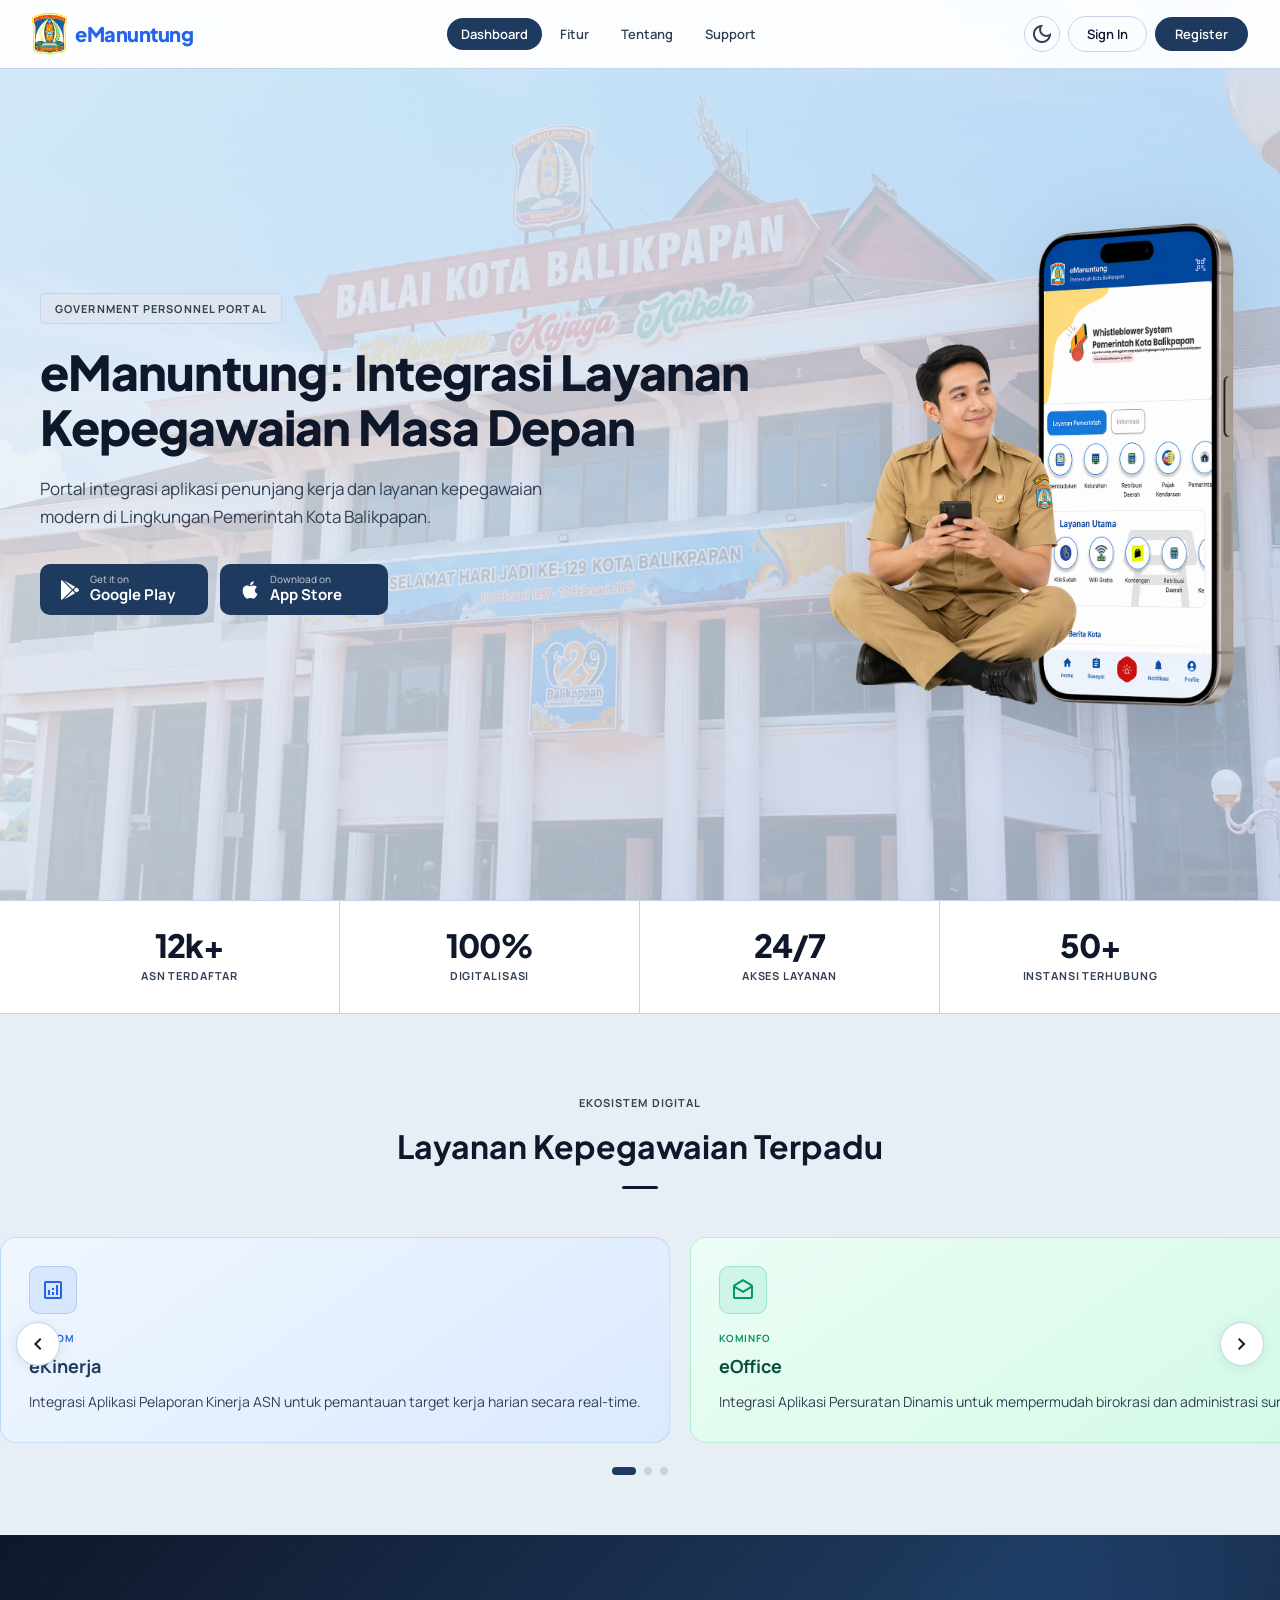
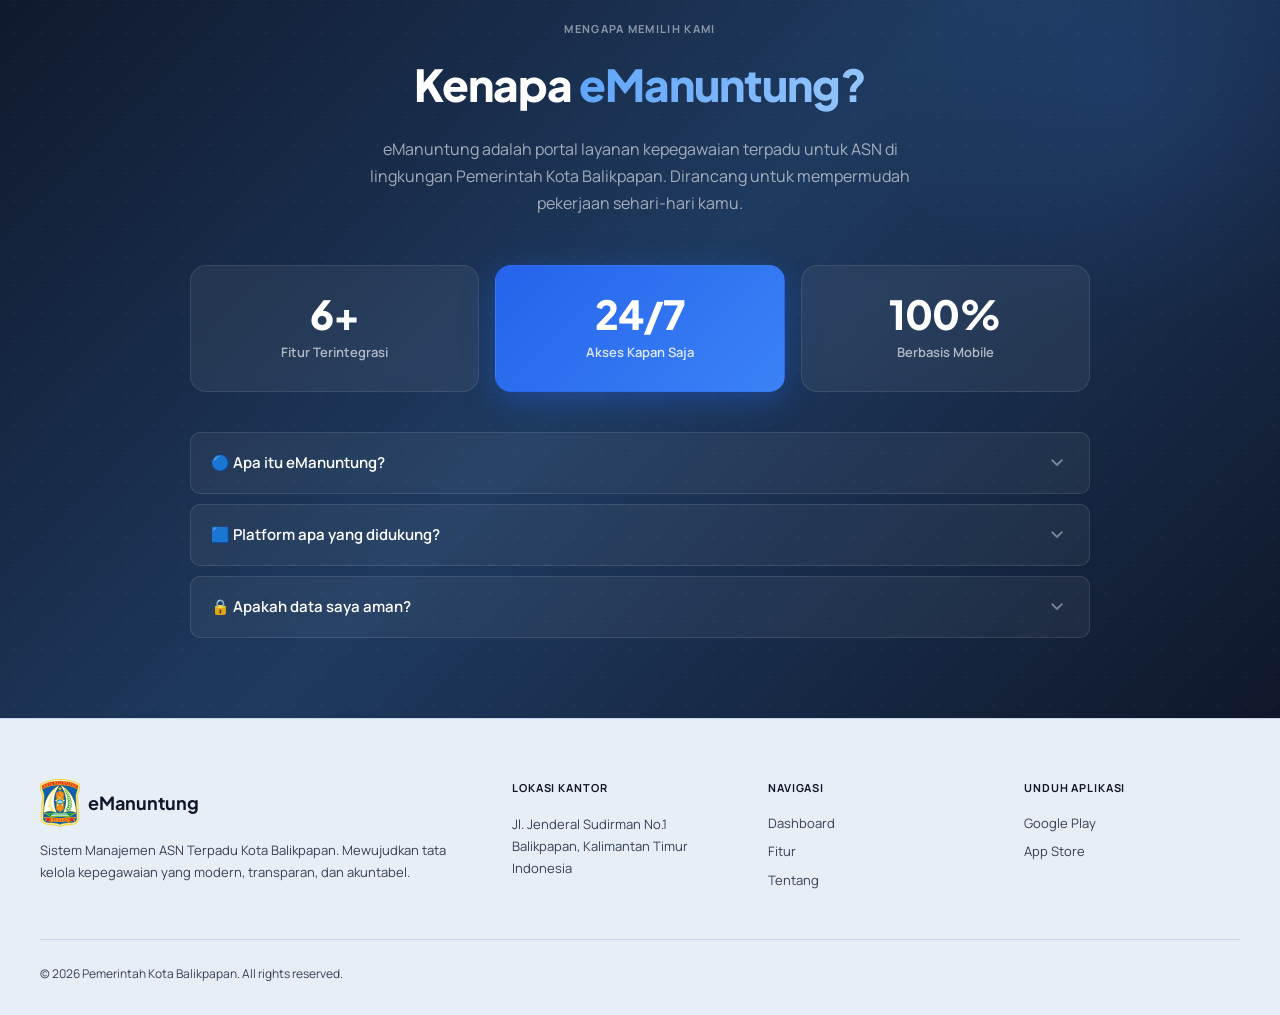
==== tes 2/new landing page/index.html @ 8e840716 "update landing page dan mobile responsive" ====
<!DOCTYPE html>
<html lang="id" data-theme="light">
<head>
  <meta charset="UTF-8" />
  <meta name="viewport" content="width=device-width, initial-scale=1.0" />
  <title>eManuntung - Portal Layanan Kepegawaian Balikpapan</title>
  <link rel="stylesheet" href="style.css" />
  <link href="https://fonts.googleapis.com/css2?family=Manrope:wght@400;500;600;700;800&family=Plus+Jakarta+Sans:wght@700;800&display=swap" rel="stylesheet" />
  <link href="https://fonts.googleapis.com/css2?family=Material+Symbols+Outlined:opsz,wght,FILL,GRAD@24,400,0,0" rel="stylesheet" />
</head>
<body>

  <!-- NAVBAR -->
  <nav class="navbar" id="navbar">
    <div class="nav-container">
      <div class="nav-brand">
        <img src="logohd.svg" alt="Logo eManuntung" class="nav-logo" />
        <span>eManuntung</span>
      </div>

      <div class="nav-links" id="navLinks">
        <a href="#hero" class="nav-link active">Dashboard</a>
        <a href="#features" class="nav-link">Fitur</a>
        <a href="#guidelines" class="nav-link">Tentang</a>
        <a href="#support" class="nav-link">Support</a>
      </div>

      <div class="nav-actions">
        <button class="btn-dark-toggle" id="darkToggle" title="Toggle Dark Mode">
          <span class="material-symbols-outlined" id="darkIcon">dark_mode</span>
        </button>
        <button class="btn-outline" id="btnSignIn">Sign In</button>
        <button class="btn-solid" id="btnRegister">Register</button>
        <button class="nav-hamburger" id="hamburger">
          <span class="material-symbols-outlined">menu</span>
        </button>
      </div>
    </div>
  </nav>

  <!-- HERO -->
  <header class="hero" id="hero">
    <div class="hero-pattern"></div>
    <div class="hero-container">
      <div class="hero-content">
        <div class="hero-badge">Government Personnel Portal</div>
        <h1 class="hero-title">eManuntung: Integrasi Layanan Kepegawaian Masa Depan</h1>
        <p class="hero-desc">Portal integrasi aplikasi penunjang kerja dan layanan kepegawaian modern di Lingkungan Pemerintah Kota Balikpapan.</p>
        <div class="hero-ctas">
          <a href="https://play.google.com/store/apps/details?id=com.emanuntung.balikpapan&hl=id" target="_blank" rel="noopener noreferrer" class="cta-store">
            <svg viewBox="0 0 512 512" width="20" height="20"><path d="M325.3 234.3L104.6 13l280.8 161.2-60.1 60.1zM47 0C34 6.8 25.3 19.2 25.3 35.3v441.3c0 16.1 8.7 28.5 21.7 35.3l256.6-256L47 0zm425.2 225.6l-58.9-34.1-65.7 64.5 65.7 64.5 60.1-34.1c18-10.3 18-28.5-1.2-40.8zM325.3 277.7l60.1 60.1L104.6 499l220.7-221.3z" fill="currentColor"/></svg>
            <div>
              <div class="store-sub">Get it on</div>
              <div class="store-name">Google Play</div>
            </div>
          </a>
          <a href="https://apps.apple.com/id/app/emanuntung/id6740224483" target="_blank" rel="noopener noreferrer" class="cta-store">
            <svg viewBox="0 0 384 512" width="20" height="20"><path d="M318.7 268.7c-.2-36.7 16.4-64.4 50-84.8-18.8-26.9-47.2-41.7-84.7-44.6-35.5-2.8-74.3 20.7-88.5 20.7-15 0-49.4-19.7-76.4-19.7C63.3 141.2 4 184.8 4 273.5q0 39.3 14.4 81.2c12.8 36.7 59 126.7 107.2 125.2 25.2-.6 43-17.9 75.8-17.9 31.8 0 48.3 17.9 76.4 17.9 48.6-.7 90.4-82.5 102.6-119.3-65.2-30.7-61.7-90-61.7-91.9zm-56.6-164.2c27.3-32.4 24.8-61.9 24-72.5-24.1 1.4-52 16.4-67.9 34.9-17.5 19.8-27.8 44.3-25.6 71.9 26.1 2 49.9-11.4 69.5-34.3z" fill="currentColor"/></svg>
            <div>
              <div class="store-sub">Download on</div>
              <div class="store-name">App Store</div>
            </div>
          </a>
          <!-- FIX: cta-learn sekarang ada teks dan icon yang benar -->
          <button class="cta-learn">
            
            <span class="material-symbols-outlined"></span>
          </button>
        </div>
      </div>
      <div class="hero-image-wrap">
        <img src="gambar orang dan hp.png" alt="eManuntung App Preview" class="hero-img" />
      </div>
    </div>
  </header>

  <!-- STATS -->
  <section class="stats-bar">
    <div class="stats-container">
      <div class="stat-item">
        <div class="stat-num">12k+</div>
        <div class="stat-lbl">ASN Terdaftar</div>
      </div>
      <div class="stat-item">
        <div class="stat-num">100%</div>
        <div class="stat-lbl">Digitalisasi</div>
      </div>
      <div class="stat-item">
        <div class="stat-num">24/7</div>
        <div class="stat-lbl">Akses Layanan</div>
      </div>
      <div class="stat-item">
        <div class="stat-num">50+</div>
        <div class="stat-lbl">Instansi Terhubung</div>
      </div>
    </div>
  </section>

  <!-- FEATURES -->
  <section class="features" id="features">
    <div class="section-header">
      <span class="section-label">Ekosistem Digital</span>
      <h2 class="section-title">Layanan Kepegawaian Terpadu</h2>
      <div class="section-divider"></div>
    </div>

    <div class="slider-wrapper">
      <button class="slider-btn left" id="sliderLeft">
        <span class="material-symbols-outlined">chevron_left</span>
      </button>
      <div class="cards-track" id="cardsTrack">

        <div class="feature-card card-blue">
          <div class="card-icon"><span class="material-symbols-outlined">analytics</span></div>
          <div class="card-tag">BKPSDM</div>
          <div class="card-name">eKinerja</div>
          <p class="card-desc">Integrasi Aplikasi Pelaporan Kinerja ASN untuk pemantauan target kerja harian secara real-time.</p>
        </div>

        <div class="feature-card card-emerald">
          <div class="card-icon"><span class="material-symbols-outlined">drafts</span></div>
          <div class="card-tag">KOMINFO</div>
          <div class="card-name">eOffice</div>
          <p class="card-desc">Integrasi Aplikasi Persuratan Dinamis untuk mempermudah birokrasi dan administrasi surat-menyurat.</p>
        </div>

        <div class="feature-card card-amber">
          <div class="card-icon"><span class="material-symbols-outlined">location_on</span></div>
          <div class="card-tag">KEHADIRAN</div>
          <div class="card-name">Presensi Kehadiran</div>
          <p class="card-desc">Presensi Online berbasis GPS Mobile untuk akurasi data kehadiran pegawai.</p>
        </div>

        <div class="feature-card card-violet">
          <div class="card-icon"><span class="material-symbols-outlined">groups</span></div>
          <div class="card-tag">KEGIATAN</div>
          <div class="card-name">Presensi Kegiatan</div>
          <p class="card-desc">Presensi Kegiatan, Rapat atau Event berbasis GPS Mobile untuk dokumentasi terintegrasi.</p>
        </div>

        <div class="feature-card card-rose">
          <div class="card-icon"><span class="material-symbols-outlined">mail</span></div>
          <div class="card-tag">KOMUNIKASI</div>
          <div class="card-name">eMail Kota</div>
          <p class="card-desc">Integrasi Akses Akun eMail Pemerintah Kota Balikpapan untuk koordinasi kedinasan yang aman.</p>
        </div>

        <div class="feature-card card-cyan">
          <div class="card-icon"><span class="material-symbols-outlined">database</span></div>
          <div class="card-tag">BKPSDM</div>
          <div class="card-name">Simpeg</div>
          <p class="card-desc">Integrasi Data Sistem Informasi Kepegawaian BKPSDM untuk pengelolaan profil ASN terpusat.</p>
        </div>

      </div>
      <button class="slider-btn right" id="sliderRight">
        <span class="material-symbols-outlined">chevron_right</span>
      </button>
    </div>
    <div class="slider-dots" id="sliderDots">
      <div class="dot active"></div>
      <div class="dot"></div>
      <div class="dot"></div>
    </div>
  </section>

  <!-- KENAPA EMANUNTUNG -->
  <section class="why-section" id="guidelines">
    <div class="why-container">

      <div class="why-header">
        <span class="why-label">Mengapa Memilih Kami</span>
        <h2 class="why-title">Kenapa <span>eManuntung?</span></h2>
        <p class="why-desc">eManuntung adalah portal layanan kepegawaian terpadu untuk ASN di lingkungan Pemerintah Kota Balikpapan. Dirancang untuk mempermudah pekerjaan sehari-hari kamu.</p>
      </div>

      <div class="why-stats">
        <div class="why-stat-card">
          <div class="why-stat-num">6+</div>
          <div class="why-stat-lbl">Fitur Terintegrasi</div>
        </div>
        <div class="why-stat-card highlight">
          <div class="why-stat-num">24/7</div>
          <div class="why-stat-lbl">Akses Kapan Saja</div>
        </div>
        <div class="why-stat-card">
          <div class="why-stat-num">100%</div>
          <div class="why-stat-lbl">Berbasis Mobile</div>
        </div>
      </div>

      <div class="why-faq">
        <div class="faq-item">
          <button class="faq-btn" onclick="toggleFaq(this)">
            <span>🔵 Apa itu eManuntung?</span>
            <span class="material-symbols-outlined faq-icon">expand_more</span>
          </button>
          <div class="faq-answer">
            eManuntung adalah aplikasi portal terintegrasi yang menghubungkan seluruh layanan kepegawaian ASN Kota Balikpapan dalam satu platform digital yang mudah diakses.
          </div>
        </div>
        <div class="faq-item">
          <button class="faq-btn" onclick="toggleFaq(this)">
            <span>🟦 Platform apa yang didukung?</span>
            <span class="material-symbols-outlined faq-icon">expand_more</span>
          </button>
          <div class="faq-answer">
            eManuntung tersedia di Android (Google Play) dan iOS (App Store), serta dapat diakses melalui browser di desktop maupun perangkat mobile.
          </div>
        </div>
        <div class="faq-item">
          <button class="faq-btn" onclick="toggleFaq(this)">
            <span>🔒 Apakah data saya aman?</span>
            <span class="material-symbols-outlined faq-icon">expand_more</span>
          </button>
          <div class="faq-answer">
            Ya, seluruh data ASN dienkripsi dan disimpan di server pemerintah yang aman sesuai standar keamanan data nasional.
          </div>
        </div>
      </div>

    </div>
  </section>

  <!-- FOOTER -->
  <footer class="footer" id="support">
    <div class="footer-container">
      <div class="footer-col">
        <div class="footer-brand">
          <img src="logohd.svg" alt="Logo eManuntung" class="footer-logo" />
          eManuntung
        </div>
        <p class="footer-text">Sistem Manajemen ASN Terpadu Kota Balikpapan. Mewujudkan tata kelola kepegawaian yang modern, transparan, dan akuntabel.</p>
      </div>
      <div class="footer-col">
        <div class="footer-head">Lokasi Kantor</div>
        <p class="footer-text">
          Jl. Jenderal Sudirman No.1<br/>
          Balikpapan, Kalimantan Timur<br/>
          Indonesia
        </p>
      </div>
      <div class="footer-col">
        <div class="footer-head">Navigasi</div>
        <a href="#hero" class="footer-link">Dashboard</a>
        <a href="#features" class="footer-link">Fitur</a>
        <a href="#guidelines" class="footer-link">Tentang</a>
      </div>
      <div class="footer-col">
        <div class="footer-head">Unduh Aplikasi</div>
        <a href="#" class="footer-link">Google Play</a>
        <a href="#" class="footer-link">App Store</a>
      </div>
    </div>
    <div class="footer-bottom">
      <span>© 2026 Pemerintah Kota Balikpapan. All rights reserved.</span>
    </div>
  </footer>

  <!-- MODAL SIGN IN -->
  <div class="modal-overlay" id="modalSignIn">
    <div class="modal">
      <button class="modal-close" id="closeSignIn"><span class="material-symbols-outlined">close</span></button>
      <div class="modal-logo">e<span>Manuntung</span></div>
      <h2 class="modal-title">Masuk ke Akun</h2>
      <p class="modal-desc">Gunakan akun kepegawaian Anda</p>
      <div class="form-group">
        <label>NIP / Username</label>
        <input type="text" placeholder="Masukkan NIP atau username" />
      </div>
      <div class="form-group">
        <label>Password</label>
        <input type="password" placeholder="Masukkan password" />
      </div>
      <button class="modal-btn">Masuk</button>
      <p class="modal-switch">Belum punya akun? <span id="switchToRegister">Daftar sekarang</span></p>
    </div>
  </div>

  <!-- MODAL REGISTER -->
  <div class="modal-overlay" id="modalRegister">
    <div class="modal">
      <button class="modal-close" id="closeRegister"><span class="material-symbols-outlined">close</span></button>
      <div class="modal-logo">e<span>Manuntung</span></div>
      <h2 class="modal-title">Daftar Akun</h2>
      <p class="modal-desc">Buat akun kepegawaian baru</p>
      <div class="form-group">
        <label>Nama Lengkap</label>
        <input type="text" placeholder="Masukkan nama lengkap" />
      </div>
      <div class="form-group">
        <label>NIP</label>
        <input type="text" placeholder="Masukkan NIP" />
      </div>
      <div class="form-group">
        <label>Password</label>
        <input type="password" placeholder="Buat password" />
      </div>
      <button class="modal-btn">Daftar</button>
      <p class="modal-switch">Sudah punya akun? <span id="switchToSignIn">Masuk sekarang</span></p>
    </div>
  </div>

  <script src="script.js"></script>
</body>
</html>
---- tes 2/new landing page/style.css ----
/* ===========================
   CSS VARIABLES (THEME)
   — Satu deklarasi, tidak ada duplikat
=========================== */
:root {
  --primary: #1E3A5F;
  --secondary: #2563EB;
  --tertiary: #3B82F6;
  --bg: #F0F4F8;
  --bg-surface: #E8EEF5;
  --bg-card: #FFFFFF;
  --bg-muted: #DDE6F0;
  --border: #C5D4E8;
  --border-light: #E8EEF5;
  --text: #0F172A;
  --text-muted: #334155;
  --text-light: #64748B;
  --shadow: rgba(30, 58, 95, 0.10);
  --radius-sm: 6px;
  --radius-md: 10px;
  --radius-lg: 16px;
  --radius-full: 999px;
  --transition: 0.2s ease;
  --font-main: 'Manrope', sans-serif;
  --font-display: 'Plus Jakarta Sans', sans-serif;
}

[data-theme="dark"] {
  --primary: #60A5FA;
  --secondary: #93C5FD;
  --tertiary: #BFDBFE;
  --bg: #0B1120;
  --bg-surface: #111827;
  --bg-card: #1A2540;
  --bg-muted: #1E2D4A;
  --border: #2A3F5F;
  --border-light: #1E2D4A;
  --text: #F1F5F9;
  --text-muted: #94A3B8;
  --text-light: #64748B;
  --shadow: rgba(0, 0, 0, 0.4);
}

/* ===========================
   RESET & BASE
=========================== */
*, *::before, *::after { box-sizing: border-box; margin: 0; padding: 0; }

html { scroll-behavior: smooth; }

body {
  font-family: var(--font-main);
  background: var(--bg);
  color: var(--text);
  font-size: 16px;
  line-height: 1.6;
  overflow-x: hidden;
  transition: background var(--transition), color var(--transition);
}

a { text-decoration: none; color: inherit; }
button { cursor: pointer; font-family: inherit; }
input { font-family: inherit; }

.material-symbols-outlined {
  font-variation-settings: 'FILL' 0, 'wght' 400, 'GRAD' 0, 'opsz' 24;
  font-size: 20px;
  line-height: 1;
}

/* ===========================
   NAVBAR
=========================== */
.navbar {
  position: fixed;
  top: 0;
  left: 0;
  right: 0;
  z-index: 100;
  background: rgba(255,255,255,0.92);
  backdrop-filter: blur(16px);
  -webkit-backdrop-filter: blur(16px);
  border-bottom: 1px solid var(--border);
  transition: background var(--transition), border-color var(--transition), box-shadow var(--transition);
}

[data-theme="dark"] .navbar {
  background: rgba(15, 23, 42, 0.92);
}

.navbar.scrolled {
  box-shadow: 0 2px 20px var(--shadow);
}

.nav-container {
  max-width: 1280px;
  margin: 0 auto;
  padding: 0 32px;
  height: 68px;
  display: flex;
  align-items: center;
  justify-content: space-between;
  gap: 24px;
}

.nav-brand {
  font-family: var(--font-display);
  font-size: 20px;
  font-weight: 800;
  letter-spacing: -0.5px;
  color: var(--text);
  flex-shrink: 0;
  display: flex;
  align-items: center;
  gap: 8px;
}
.nav-brand span { color: var(--secondary); }

.nav-logo {
  height: 42px;
  width: auto;
  object-fit: contain;
}

.nav-links {
  display: flex;
  gap: 4px;
  align-items: center;
}

.nav-link {
  font-size: 13px;
  font-weight: 600;
  padding: 6px 14px;
  border-radius: var(--radius-full);
  color: var(--text-muted);
  transition: all var(--transition);
  white-space: nowrap;
}
.nav-link:hover { background: var(--bg-muted); color: var(--text); }
.nav-link.active { background: var(--primary); color: #fff; }
[data-theme="dark"] .nav-link.active { background: #F1F5F9; color: #0F172A; }

.nav-actions {
  display: flex;
  align-items: center;
  gap: 8px;
  flex-shrink: 0;
}

.btn-dark-toggle {
  width: 36px;
  height: 36px;
  border-radius: var(--radius-full);
  border: 1px solid var(--border);
  background: transparent;
  color: var(--text-muted);
  display: flex;
  align-items: center;
  justify-content: center;
  transition: all var(--transition);
}
.btn-dark-toggle:hover { background: var(--bg-muted); color: var(--text); }

.btn-outline {
  font-size: 13px;
  font-weight: 600;
  padding: 8px 18px;
  border-radius: var(--radius-full);
  border: 1px solid var(--border);
  background: transparent;
  color: var(--text);
  transition: all var(--transition);
}
.btn-outline:hover { background: var(--bg-muted); }

.btn-solid {
  font-size: 13px;
  font-weight: 600;
  padding: 8px 20px;
  border-radius: var(--radius-full);
  border: none;
  background: var(--primary);
  color: #fff;
  transition: all var(--transition);
}
.btn-solid:hover { opacity: 0.85; }
[data-theme="dark"] .btn-solid { background: #F1F5F9; color: #0F172A; }

.nav-hamburger {
  display: none;
  width: 36px;
  height: 36px;
  border-radius: var(--radius-sm);
  border: 1px solid var(--border);
  background: transparent;
  color: var(--text);
  align-items: center;
  justify-content: center;
}

/* ===========================
   HERO
   — Satu deklarasi bersih
=========================== */
.hero {
  position: relative;
  min-height: 100vh;
  padding: 68px 32px 60px;
  overflow: hidden;
  background: var(--bg);
  display: flex;
  align-items: center;
}

.hero-pattern {
  position: absolute;
  inset: 0;
  background-image: radial-gradient(var(--border) 1px, transparent 1px);
  background-size: 28px 28px;
  opacity: 0.5;
  pointer-events: none;
}

.hero-container {
  max-width: 1200px;
  margin: 0 auto;
  width: 100%;
  display: grid;
  grid-template-columns: 1fr 420px;
  gap: 60px;
  align-items: center;
  position: relative;
  z-index: 1;
}

.hero-badge {
  display: inline-block;
  font-size: 11px;
  font-weight: 700;
  letter-spacing: 0.1em;
  text-transform: uppercase;
  background: var(--bg-muted);
  color: var(--text-muted);
  padding: 6px 14px;
  border-radius: var(--radius-sm);
  margin-bottom: 20px;
  border: 1px solid var(--border);
}

.hero-title {
  font-family: var(--font-display);
  font-size: clamp(28px, 4vw, 48px);
  font-weight: 800;
  line-height: 1.15;
  letter-spacing: -1px;
  color: var(--text);
  margin-bottom: 20px;
}

.hero-desc {
  font-size: 17px;
  color: var(--text-muted);
  line-height: 1.7;
  max-width: 520px;
  margin-bottom: 32px;
}

.hero-ctas {
  display: flex;
  flex-wrap: wrap;
  align-items: center;
  gap: 12px;
}

.cta-store {
  display: flex;
  align-items: center;
  gap: 10px;
  background: var(--primary);
  color: #fff;
  padding: 10px 20px;
  border-radius: var(--radius-md);
  border: none;
  transition: all var(--transition);
  width: 168px;
  min-width: 168px;
  text-decoration: none;
  cursor: pointer;
}
.cta-store:hover { opacity: 0.85; transform: translateY(-1px); }
[data-theme="dark"] .cta-store { background: #F1F5F9; color: #0F172A; }

.cta-store svg { flex-shrink: 0; }

.cta-store > div {
  display: flex;
  flex-direction: column;
  text-align: left;
}

.store-sub {
  font-size: 10px;
  font-weight: 500;
  opacity: 0.65;
  line-height: 1;
  white-space: nowrap;
}
.store-name {
  font-size: 15px;
  font-weight: 700;
  line-height: 1.4;
  white-space: nowrap;
}

.cta-learn {
  display: flex;
  align-items: center;
  gap: 6px;
  font-size: 14px;
  font-weight: 600;
  color: var(--text);
  background: transparent;
  border: none;
  padding: 10px 4px;
  transition: all var(--transition);
}
.cta-learn:hover { color: var(--secondary); }
.cta-learn .material-symbols-outlined { transition: transform var(--transition); }
.cta-learn:hover .material-symbols-outlined { transform: translateX(4px); }

.hero-image-wrap {
  display: flex;
  justify-content: center;
  align-items: center;
}

.hero-img {
  width: 100%;
  max-width: 420px;
  height: auto;
  object-fit: contain;
  filter: drop-shadow(0 16px 40px rgba(15, 23, 42, 0.12));
  animation: heroFloat 4s ease-in-out infinite;
}

[data-theme="dark"] .hero-img {
  filter: drop-shadow(0 16px 40px rgba(0, 0, 0, 0.4));
}

@keyframes heroFloat {
  0%, 100% { transform: translateY(0px); }
  50%       { transform: translateY(-10px); }
}

/* ===========================
   STATS BAR
=========================== */
.stats-bar {
  background: var(--bg-card);
  border-top: 1px solid var(--border);
  border-bottom: 1px solid var(--border);
}

.stats-container {
  max-width: 1200px;
  margin: 0 auto;
  display: grid;
  grid-template-columns: repeat(4, 1fr);
}

.stat-item {
  padding: 28px 24px;
  text-align: center;
  border-right: 1px solid var(--border);
}
.stat-item:last-child { border-right: none; }

.stat-num {
  font-family: var(--font-display);
  font-size: 32px;
  font-weight: 800;
  letter-spacing: -1px;
  color: var(--text);
  line-height: 1;
  margin-bottom: 6px;
}

.stat-lbl {
  font-size: 11px;
  font-weight: 700;
  letter-spacing: 0.08em;
  text-transform: uppercase;
  color: var(--text-muted);
}

/* ===========================
   FEATURES SECTION
=========================== */
.features {
  padding: 80px 0 60px;
  background: var(--bg-surface);
  overflow: hidden;
}

.section-header {
  text-align: center;
  margin-bottom: 40px;
  padding: 0 32px;
}

.section-label {
  font-size: 11px;
  font-weight: 700;
  letter-spacing: 0.1em;
  text-transform: uppercase;
  color: var(--text-muted);
  display: block;
  margin-bottom: 10px;
}

.section-title {
  font-family: var(--font-display);
  font-size: clamp(22px, 3vw, 32px);
  font-weight: 700;
  color: var(--text);
}

.section-divider {
  width: 36px;
  height: 3px;
  background: var(--text);
  margin: 14px auto 0;
  border-radius: 2px;
}

.slider-wrapper {
  position: relative;
  display: flex;
  align-items: center;
}

.slider-btn {
  position: absolute;
  z-index: 10;
  width: 44px;
  height: 44px;
  border-radius: var(--radius-full);
  border: 1px solid var(--border);
  background: var(--bg-card);
  color: var(--text);
  display: flex;
  align-items: center;
  justify-content: center;
  box-shadow: 0 2px 12px var(--shadow);
  transition: all var(--transition);
  flex-shrink: 0;
}
.slider-btn:hover { background: var(--primary); color: #fff; border-color: var(--primary); }
[data-theme="dark"] .slider-btn:hover { background: #F1F5F9; color: #0F172A; }
.slider-btn.left { left: 16px; }
.slider-btn.right { right: 16px; }

.cards-track {
  display: flex;
  gap: 20px;
  overflow-x: auto;
  scroll-snap-type: x mandatory;
  scroll-behavior: smooth;
  padding: 8px 80px 16px;
  -ms-overflow-style: none;
  scrollbar-width: none;
}
.cards-track::-webkit-scrollbar { display: none; }

/* ===========================
   FEATURE CARD — BASE
=========================== */
.feature-card {
  min-width: 280px;
  border-radius: var(--radius-lg);
  padding: 28px;
  scroll-snap-align: start;
  flex-shrink: 0;
  transition: all 0.3s ease;
  cursor: default;
  position: relative;
  overflow: hidden;
  border: 1px solid transparent;
}

.feature-card::before {
  content: '';
  position: absolute;
  top: 0; left: 0; right: 0;
  height: 1px;
  background: linear-gradient(90deg, transparent, rgba(255,255,255,0.15), transparent);
}

.feature-card:hover {
  transform: translateY(-6px);
}

/* ===========================
   FEATURE CARD — WARNA PER CARD
   — Satu deklarasi per class, tidak ada duplikat
=========================== */

/* BLUE — eKinerja */
.card-blue {
  background: linear-gradient(145deg, #EFF6FF, #DBEAFE);
  border-color: rgba(59,130,246,0.2);
}
.card-blue:hover {
  border-color: rgba(59,130,246,0.5);
  box-shadow: 0 12px 40px rgba(59,130,246,0.15);
}
.card-blue .card-icon {
  background: rgba(59,130,246,0.12);
  border: 1px solid rgba(59,130,246,0.25);
  color: #2563EB;
}
.card-blue:hover .card-icon {
  background: rgba(59,130,246,0.2);
  box-shadow: 0 0 16px rgba(59,130,246,0.2);
}
.card-blue .card-tag { color: #2563EB; }
.card-blue .card-name { color: #1E3A5F; }
.card-blue .card-desc { color: #334155; }

/* EMERALD — eOffice */
.card-emerald {
  background: linear-gradient(145deg, #ECFDF5, #D1FAE5);
  border-color: rgba(16,185,129,0.2);
}
.card-emerald:hover {
  border-color: rgba(16,185,129,0.5);
  box-shadow: 0 12px 40px rgba(16,185,129,0.15);
}
.card-emerald .card-icon {
  background: rgba(16,185,129,0.12);
  border: 1px solid rgba(16,185,129,0.25);
  color: #059669;
}
.card-emerald:hover .card-icon {
  background: rgba(16,185,129,0.2);
  box-shadow: 0 0 16px rgba(16,185,129,0.2);
}
.card-emerald .card-tag { color: #059669; }
.card-emerald .card-name { color: #064E3B; }
.card-emerald .card-desc { color: #334155; }

/* AMBER — Presensi Kehadiran */
.card-amber {
  background: linear-gradient(145deg, #FFFBEB, #FEF3C7);
  border-color: rgba(245,158,11,0.2);
}
.card-amber:hover {
  border-color: rgba(245,158,11,0.5);
  box-shadow: 0 12px 40px rgba(245,158,11,0.15);
}
.card-amber .card-icon {
  background: rgba(245,158,11,0.12);
  border: 1px solid rgba(245,158,11,0.25);
  color: #D97706;
}
.card-amber:hover .card-icon {
  background: rgba(245,158,11,0.2);
  box-shadow: 0 0 16px rgba(245,158,11,0.2);
}
.card-amber .card-tag { color: #D97706; }
.card-amber .card-name { color: #451A03; }
.card-amber .card-desc { color: #334155; }

/* VIOLET — Presensi Kegiatan */
.card-violet {
  background: linear-gradient(145deg, #F5F3FF, #EDE9FE);
  border-color: rgba(139,92,246,0.2);
}
.card-violet:hover {
  border-color: rgba(139,92,246,0.5);
  box-shadow: 0 12px 40px rgba(139,92,246,0.15);
}
.card-violet .card-icon {
  background: rgba(139,92,246,0.12);
  border: 1px solid rgba(139,92,246,0.25);
  color: #7C3AED;
}
.card-violet:hover .card-icon {
  background: rgba(139,92,246,0.2);
  box-shadow: 0 0 16px rgba(139,92,246,0.2);
}
.card-violet .card-tag { color: #7C3AED; }
.card-violet .card-name { color: #2E1065; }
.card-violet .card-desc { color: #334155; }

/* ROSE — eMail Kota */
.card-rose {
  background: linear-gradient(145deg, #FFF1F2, #FFE4E6);
  border-color: rgba(244,63,94,0.2);
}
.card-rose:hover {
  border-color: rgba(244,63,94,0.5);
  box-shadow: 0 12px 40px rgba(244,63,94,0.15);
}
.card-rose .card-icon {
  background: rgba(244,63,94,0.12);
  border: 1px solid rgba(244,63,94,0.25);
  color: #E11D48;
}
.card-rose:hover .card-icon {
  background: rgba(244,63,94,0.2);
  box-shadow: 0 0 16px rgba(244,63,94,0.2);
}
.card-rose .card-tag { color: #E11D48; }
.card-rose .card-name { color: #4C0519; }
.card-rose .card-desc { color: #334155; }

/* CYAN — Simpeg */
.card-cyan {
  background: linear-gradient(145deg, #ECFEFF, #CFFAFE);
  border-color: rgba(6,182,212,0.2);
}
.card-cyan:hover {
  border-color: rgba(6,182,212,0.5);
  box-shadow: 0 12px 40px rgba(6,182,212,0.15);
}
.card-cyan .card-icon {
  background: rgba(6,182,212,0.12);
  border: 1px solid rgba(6,182,212,0.25);
  color: #0891B2;
}
.card-cyan:hover .card-icon {
  background: rgba(6,182,212,0.2);
  box-shadow: 0 0 16px rgba(6,182,212,0.2);
}
.card-cyan .card-tag { color: #0891B2; }
.card-cyan .card-name { color: #083344; }
.card-cyan .card-desc { color: #334155; }

/* Dark mode — semua card pakai dark style */
[data-theme="dark"] .card-blue,
[data-theme="dark"] .card-emerald,
[data-theme="dark"] .card-amber,
[data-theme="dark"] .card-violet,
[data-theme="dark"] .card-rose,
[data-theme="dark"] .card-cyan {
  background: linear-gradient(145deg, #1E293B, #162032);
  border-color: rgba(255,255,255,0.08);
}
[data-theme="dark"] .card-blue .card-name,
[data-theme="dark"] .card-emerald .card-name,
[data-theme="dark"] .card-amber .card-name,
[data-theme="dark"] .card-violet .card-name,
[data-theme="dark"] .card-rose .card-name,
[data-theme="dark"] .card-cyan .card-name { color: #F1F5F9; }

[data-theme="dark"] .card-blue .card-desc,
[data-theme="dark"] .card-emerald .card-desc,
[data-theme="dark"] .card-amber .card-desc,
[data-theme="dark"] .card-violet .card-desc,
[data-theme="dark"] .card-rose .card-desc,
[data-theme="dark"] .card-cyan .card-desc { color: #94A3B8; }

/* ===========================
   CARD ICON & CONTENT — SHARED
=========================== */
.card-icon {
  width: 48px;
  height: 48px;
  border-radius: var(--radius-md);
  display: flex;
  align-items: center;
  justify-content: center;
  margin-bottom: 16px;
  transition: all 0.3s ease;
}

.card-tag {
  font-size: 10px;
  font-weight: 700;
  letter-spacing: 0.08em;
  text-transform: uppercase;
  margin-bottom: 6px;
}

.card-name {
  font-size: 18px;
  font-weight: 700;
  margin-bottom: 10px;
}

.card-desc {
  font-size: 14px;
  line-height: 1.6;
}

.slider-dots {
  display: flex;
  justify-content: center;
  gap: 8px;
  margin-top: 8px;
  padding: 0 32px;
}

.dot {
  width: 8px;
  height: 8px;
  border-radius: var(--radius-full);
  background: var(--border);
  transition: all var(--transition);
  cursor: pointer;
}
.dot.active {
  background: var(--primary);
  width: 24px;
}

/* ===========================
   WHY / KENAPA EMANUNTUNG
=========================== */
.why-section {
  background: linear-gradient(135deg, #0F172A 0%, #1E3A5F 50%, #0F172A 100%);
  padding: 80px 32px;
  position: relative;
  overflow: hidden;
}

.why-section::before {
  content: '';
  position: absolute;
  inset: 0;
  background-image: radial-gradient(rgba(255,255,255,0.04) 1px, transparent 1px);
  background-size: 28px 28px;
  pointer-events: none;
}

.why-section::after {
  content: '';
  position: absolute;
  width: 500px;
  height: 500px;
  border-radius: 50%;
  background: radial-gradient(circle, rgba(59,130,246,0.12) 0%, transparent 70%);
  top: -100px;
  right: -100px;
  pointer-events: none;
}

.why-container {
  max-width: 900px;
  margin: 0 auto;
  position: relative;
  z-index: 1;
}

.why-header {
  text-align: center;
  margin-bottom: 48px;
}

.why-label {
  display: inline-block;
  font-size: 11px;
  font-weight: 700;
  letter-spacing: 0.12em;
  text-transform: uppercase;
  color: rgba(255,255,255,0.5);
  margin-bottom: 12px;
}

.why-title {
  font-family: var(--font-display);
  font-size: clamp(28px, 4vw, 44px);
  font-weight: 800;
  color: #fff;
  letter-spacing: -1px;
  margin-bottom: 16px;
}
.why-title span {
  background: linear-gradient(90deg, #60A5FA, #93C5FD);
  -webkit-background-clip: text;
  -webkit-text-fill-color: transparent;
  background-clip: text;
}

.why-desc {
  font-size: 16px;
  color: rgba(255,255,255,0.6);
  line-height: 1.7;
  max-width: 600px;
  margin: 0 auto;
}

.why-stats {
  display: grid;
  grid-template-columns: repeat(3, 1fr);
  gap: 16px;
  margin-bottom: 40px;
}

.why-stat-card {
  background: rgba(255,255,255,0.06);
  border: 1px solid rgba(255,255,255,0.1);
  border-radius: var(--radius-lg);
  padding: 28px 20px;
  text-align: center;
  transition: all 0.3s ease;
  backdrop-filter: blur(8px);
}
.why-stat-card:hover {
  background: rgba(255,255,255,0.1);
  transform: translateY(-4px);
  border-color: rgba(255,255,255,0.2);
}
.why-stat-card.highlight {
  background: linear-gradient(135deg, #2563EB, #3B82F6);
  border-color: transparent;
  box-shadow: 0 8px 32px rgba(37,99,235,0.4);
}

.why-stat-num {
  font-family: var(--font-display);
  font-size: 40px;
  font-weight: 800;
  color: #fff;
  letter-spacing: -1px;
  line-height: 1;
  margin-bottom: 8px;
}

.why-stat-lbl {
  font-size: 13px;
  font-weight: 600;
  color: rgba(255,255,255,0.65);
}
.why-stat-card.highlight .why-stat-lbl { color: rgba(255,255,255,0.85); }

.why-faq {
  display: flex;
  flex-direction: column;
  gap: 10px;
}

.faq-item {
  background: rgba(255,255,255,0.05);
  border: 1px solid rgba(255,255,255,0.1);
  border-radius: var(--radius-md);
  overflow: hidden;
  transition: all 0.3s ease;
}
.faq-item:hover { border-color: rgba(255,255,255,0.2); }

.faq-btn {
  width: 100%;
  display: flex;
  justify-content: space-between;
  align-items: center;
  padding: 18px 20px;
  background: transparent;
  border: none;
  color: #fff;
  font-size: 15px;
  font-weight: 600;
  text-align: left;
  gap: 12px;
  transition: all 0.3s ease;
}
.faq-btn:hover { color: #93C5FD; }

.faq-icon {
  flex-shrink: 0;
  color: rgba(255,255,255,0.4);
  transition: transform 0.3s ease;
  font-size: 20px;
}
.faq-item.open .faq-icon { transform: rotate(180deg); color: #60A5FA; }

.faq-answer {
  max-height: 0;
  overflow: hidden;
  font-size: 14px;
  color: rgba(255,255,255,0.6);
  line-height: 1.7;
  padding: 0 20px;
  transition: max-height 0.35s ease, padding 0.3s ease;
}
.faq-item.open .faq-answer {
  max-height: 200px;
  padding: 0 20px 18px;
}

/* ===========================
   FOOTER
=========================== */
.footer {
  background: var(--bg-surface);
  border-top: 1px solid var(--border);
  padding: 60px 32px 32px;
}

.footer-container {
  max-width: 1200px;
  margin: 0 auto;
  display: grid;
  grid-template-columns: 2fr 1fr 1fr 1fr;
  gap: 40px;
  margin-bottom: 40px;
}

.footer-brand {
  font-family: var(--font-display);
  font-size: 18px;
  font-weight: 700;
  color: var(--text);
  margin-bottom: 12px;
  display: flex;
  align-items: center;
  gap: 8px;
}

.footer-logo {
  height: 48px;
  width: auto;
  object-fit: contain;
}

.footer-text {
  font-size: 13px;
  color: var(--text-muted);
  line-height: 1.7;
}

.footer-head {
  font-size: 11px;
  font-weight: 700;
  letter-spacing: 0.08em;
  text-transform: uppercase;
  color: var(--text);
  margin-bottom: 16px;
}

.footer-link {
  display: block;
  font-size: 13px;
  color: var(--text-muted);
  margin-bottom: 8px;
  transition: color var(--transition);
}
.footer-link:hover { color: var(--text); }

.footer-bottom {
  max-width: 1200px;
  margin: 0 auto;
  padding-top: 24px;
  border-top: 1px solid var(--border);
  display: flex;
  justify-content: space-between;
  align-items: center;
  font-size: 12px;
  color: var(--text-muted);
}

.social-icons { display: flex; gap: 8px; }

.social-icon {
  width: 36px;
  height: 36px;
  border-radius: var(--radius-full);
  border: 1px solid var(--border);
  background: var(--bg-card);
  display: flex;
  align-items: center;
  justify-content: center;
  color: var(--text-muted);
  transition: all var(--transition);
}
.social-icon:hover { color: var(--text); border-color: var(--text); }
.social-icon .material-symbols-outlined { font-size: 16px; }

/* ===========================
   MODAL
=========================== */
.modal-overlay {
  position: fixed;
  inset: 0;
  z-index: 200;
  background: rgba(15, 23, 42, 0.5);
  backdrop-filter: blur(4px);
  display: flex;
  align-items: center;
  justify-content: center;
  opacity: 0;
  pointer-events: none;
  transition: opacity var(--transition);
  padding: 20px;
}

.modal-overlay.active {
  opacity: 1;
  pointer-events: all;
}

.modal {
  background: var(--bg-card);
  border: 1px solid var(--border);
  border-radius: var(--radius-lg);
  padding: 40px;
  width: 100%;
  max-width: 420px;
  position: relative;
  transform: translateY(20px);
  transition: transform var(--transition);
  box-shadow: 0 24px 64px rgba(0,0,0,0.2);
}

.modal-overlay.active .modal { transform: translateY(0); }

.modal-close {
  position: absolute;
  top: 16px;
  right: 16px;
  width: 32px;
  height: 32px;
  border-radius: var(--radius-full);
  border: 1px solid var(--border);
  background: transparent;
  color: var(--text-muted);
  display: flex;
  align-items: center;
  justify-content: center;
  transition: all var(--transition);
}
.modal-close:hover { background: var(--bg-muted); color: var(--text); }

.modal-logo {
  font-family: var(--font-display);
  font-size: 18px;
  font-weight: 800;
  color: var(--text);
  margin-bottom: 20px;
}
.modal-logo span { color: var(--secondary); }

.modal-title {
  font-size: 22px;
  font-weight: 700;
  color: var(--text);
  margin-bottom: 6px;
}

.modal-desc {
  font-size: 14px;
  color: var(--text-muted);
  margin-bottom: 24px;
}

.form-group { margin-bottom: 16px; }
.form-group label {
  display: block;
  font-size: 13px;
  font-weight: 600;
  color: var(--text);
  margin-bottom: 6px;
}
.form-group input {
  width: 100%;
  padding: 10px 14px;
  border: 1px solid var(--border);
  border-radius: var(--radius-sm);
  background: var(--bg-surface);
  color: var(--text);
  font-size: 14px;
  outline: none;
  transition: all var(--transition);
}
.form-group input::placeholder { color: var(--text-light); }
.form-group input:focus { border-color: var(--secondary); box-shadow: 0 0 0 3px rgba(37,99,235,0.1); }
[data-theme="dark"] .form-group input:focus { box-shadow: 0 0 0 3px rgba(241,245,249,0.1); }

.modal-btn {
  width: 100%;
  padding: 12px;
  border-radius: var(--radius-md);
  border: none;
  background: var(--primary);
  color: #fff;
  font-size: 15px;
  font-weight: 700;
  margin-top: 8px;
  margin-bottom: 16px;
  transition: all var(--transition);
}
.modal-btn:hover { opacity: 0.85; }
[data-theme="dark"] .modal-btn { background: #F1F5F9; color: #0F172A; }

.modal-switch {
  font-size: 13px;
  color: var(--text-muted);
  text-align: center;
}
.modal-switch span {
  color: var(--text);
  font-weight: 600;
  cursor: pointer;
  text-decoration: underline;
}

/* ===========================
   RESPONSIVE
=========================== */
@media (max-width: 1024px) {
  .footer-container { grid-template-columns: 1fr 1fr; }
  .hero-container { grid-template-columns: 1fr 360px; }
}

@media (max-width: 768px) {
  .nav-links { display: none; }
  .nav-links.open {
    display: flex;
    flex-direction: column;
    position: absolute;
    top: 68px;
    left: 0;
    right: 0;
    background: var(--bg-card);
    border-bottom: 1px solid var(--border);
    padding: 12px 20px;
    gap: 4px;
    box-shadow: 0 8px 24px var(--shadow);
    z-index: 99;
  }
  .nav-hamburger { display: flex; }
  .btn-outline { display: none; }
  .nav-container { padding: 0 16px; }

  .hero {
    padding: 80px 20px 48px;
    min-height: 100svh;
    display: block;
    align-items: flex-start;
  }
  .hero-container {
    display: flex;
    flex-direction: column;
    gap: 28px;
    align-items: center;
  }
  .hero-content {
    width: 100%;
    text-align: left;
    order: 1;
  }
  .hero-image-wrap {
    width: 100%;
    display: flex;
    justify-content: center;
    order: 2;
  }
  .hero-img {
    width: 260px;
    max-width: 80%;
    height: auto;
  }
  .hero-ctas {
    flex-direction: column;
    align-items: stretch;
    gap: 10px;
  }
  .cta-store {
    width: 100%;
    min-width: unset;
    justify-content: center;
  }
  .cta-learn {
    justify-content: flex-start;
    padding: 10px 0;
  }

  .stats-container { grid-template-columns: repeat(2, 1fr); }
  .stat-item:nth-child(2) { border-right: none; }
  .stat-item:nth-child(3) { border-top: 1px solid var(--border); }
  .stat-item:nth-child(4) { border-top: 1px solid var(--border); border-right: none; }

  .features { padding: 60px 0 40px; }
  .cards-track { padding: 8px 48px 16px; }
  .feature-card { min-width: 240px; }

  .footer { padding: 40px 20px 24px; }
  .footer-container { grid-template-columns: 1fr; gap: 24px; }
  .footer-bottom { flex-direction: column; gap: 16px; text-align: center; }

  .why-section { padding: 60px 20px; }
  .why-stats { grid-template-columns: 1fr; gap: 12px; }
}

@media (max-width: 480px) {
  .hero-title { font-size: 24px; letter-spacing: -0.5px; }
  .hero-desc { font-size: 14px; }
  .hero-badge { font-size: 10px; }
  .stat-num { font-size: 26px; }
  .why-stat-num { font-size: 32px; }
  .modal { padding: 28px 20px; }
}

/* background hero */

/* ===========================
   CSS VARIABLES (THEME)
   — Satu deklarasi, tidak ada duplikat
=========================== */
:root {
  --primary: #1E3A5F;
  --secondary: #2563EB;
  --tertiary: #3B82F6;
  --bg: #F0F4F8;
  --bg-surface: #E8EEF5;
  --bg-card: #FFFFFF;
  --bg-muted: #DDE6F0;
  --border: #C5D4E8;
  --border-light: #E8EEF5;
  --text: #0F172A;
  --text-muted: #334155;
  --text-light: #64748B;
  --shadow: rgba(30, 58, 95, 0.10);
  --radius-sm: 6px;
  --radius-md: 10px;
  --radius-lg: 16px;
  --radius-full: 999px;
  --transition: 0.2s ease;
  --font-main: 'Manrope', sans-serif;
  --font-display: 'Plus Jakarta Sans', sans-serif;
}

[data-theme="dark"] {
  --primary: #60A5FA;
  --secondary: #93C5FD;
  --tertiary: #BFDBFE;
  --bg: #0B1120;
  --bg-surface: #111827;
  --bg-card: #1A2540;
  --bg-muted: #1E2D4A;
  --border: #2A3F5F;
  --border-light: #1E2D4A;
  --text: #F1F5F9;
  --text-muted: #94A3B8;
  --text-light: #64748B;
  --shadow: rgba(0, 0, 0, 0.4);
}

/* ===========================
   RESET & BASE
=========================== */
*, *::before, *::after { box-sizing: border-box; margin: 0; padding: 0; }

html { scroll-behavior: smooth; }

body {
  font-family: var(--font-main);
  background: var(--bg);
  color: var(--text);
  font-size: 16px;
  line-height: 1.6;
  overflow-x: hidden;
  transition: background var(--transition), color var(--transition);
}

a { text-decoration: none; color: inherit; }
button { cursor: pointer; font-family: inherit; }
input { font-family: inherit; }

.material-symbols-outlined {
  font-variation-settings: 'FILL' 0, 'wght' 400, 'GRAD' 0, 'opsz' 24;
  font-size: 20px;
  line-height: 1;
}

/* ===========================
   NAVBAR
=========================== */
.navbar {
  position: fixed;
  top: 0;
  left: 0;
  right: 0;
  z-index: 100;
  background: rgba(255,255,255,0.92);
  backdrop-filter: blur(16px);
  -webkit-backdrop-filter: blur(16px);
  border-bottom: 1px solid var(--border);
  transition: background var(--transition), border-color var(--transition), box-shadow var(--transition);
}

[data-theme="dark"] .navbar {
  background: rgba(15, 23, 42, 0.92);
}

.navbar.scrolled {
  box-shadow: 0 2px 20px var(--shadow);
}

.nav-container {
  max-width: 1280px;
  margin: 0 auto;
  padding: 0 32px;
  height: 68px;
  display: flex;
  align-items: center;
  justify-content: space-between;
  gap: 24px;
}

.nav-brand {
  font-family: var(--font-display);
  font-size: 20px;
  font-weight: 800;
  letter-spacing: -0.5px;
  color: var(--text);
  flex-shrink: 0;
  display: flex;
  align-items: center;
  gap: 8px;
}
.nav-brand span { color: var(--secondary); }

.nav-logo {
  height: 42px;
  width: auto;
  object-fit: contain;
}

.nav-links {
  display: flex;
  gap: 4px;
  align-items: center;
}

.nav-link {
  font-size: 13px;
  font-weight: 600;
  padding: 6px 14px;
  border-radius: var(--radius-full);
  color: var(--text-muted);
  transition: all var(--transition);
  white-space: nowrap;
}
.nav-link:hover { background: var(--bg-muted); color: var(--text); }
.nav-link.active { background: var(--primary); color: #fff; }
[data-theme="dark"] .nav-link.active { background: #F1F5F9; color: #0F172A; }

.nav-actions {
  display: flex;
  align-items: center;
  gap: 8px;
  flex-shrink: 0;
}

.btn-dark-toggle {
  width: 36px;
  height: 36px;
  border-radius: var(--radius-full);
  border: 1px solid var(--border);
  background: transparent;
  color: var(--text-muted);
  display: flex;
  align-items: center;
  justify-content: center;
  transition: all var(--transition);
}
.btn-dark-toggle:hover { background: var(--bg-muted); color: var(--text); }

.btn-outline {
  font-size: 13px;
  font-weight: 600;
  padding: 8px 18px;
  border-radius: var(--radius-full);
  border: 1px solid var(--border);
  background: transparent;
  color: var(--text);
  transition: all var(--transition);
}
.btn-outline:hover { background: var(--bg-muted); }

.btn-solid {
  font-size: 13px;
  font-weight: 600;
  padding: 8px 20px;
  border-radius: var(--radius-full);
  border: none;
  background: var(--primary);
  color: #fff;
  transition: all var(--transition);
}
.btn-solid:hover { opacity: 0.85; }
[data-theme="dark"] .btn-solid { background: #F1F5F9; color: #0F172A; }

.nav-hamburger {
  display: none;
  width: 36px;
  height: 36px;
  border-radius: var(--radius-sm);
  border: 1px solid var(--border);
  background: transparent;
  color: var(--text);
  align-items: center;
  justify-content: center;
}

/* ===========================
   HERO
   — Satu deklarasi bersih
=========================== */
.hero {
  position: relative;
  min-height: 100vh;
  padding: 68px 32px 60px;
  overflow: hidden;
  background: var(--bg);
  display: flex;
  align-items: center;
}

.hero-pattern {
  position: absolute;
  inset: 0;
  background-image: radial-gradient(var(--border) 1px, transparent 1px);
  background-size: 28px 28px;
  opacity: 0.5;
  pointer-events: none;
}

.hero-container {
  max-width: 1200px;
  margin: 0 auto;
  width: 100%;
  display: grid;
  grid-template-columns: 1fr 420px;
  gap: 60px;
  align-items: center;
  position: relative;
  z-index: 1;
}

.hero-badge {
  display: inline-block;
  font-size: 11px;
  font-weight: 700;
  letter-spacing: 0.1em;
  text-transform: uppercase;
  background: var(--bg-muted);
  color: var(--text-muted);
  padding: 6px 14px;
  border-radius: var(--radius-sm);
  margin-bottom: 20px;
  border: 1px solid var(--border);
}

.hero-title {
  font-family: var(--font-display);
  font-size: clamp(28px, 4vw, 48px);
  font-weight: 800;
  line-height: 1.15;
  letter-spacing: -1px;
  color: var(--text);
  margin-bottom: 20px;
}

.hero-desc {
  font-size: 17px;
  color: var(--text-muted);
  line-height: 1.7;
  max-width: 520px;
  margin-bottom: 32px;
}

.hero-ctas {
  display: flex;
  flex-wrap: wrap;
  align-items: center;
  gap: 12px;
}

.cta-store {
  display: flex;
  align-items: center;
  gap: 10px;
  background: var(--primary);
  color: #fff;
  padding: 10px 20px;
  border-radius: var(--radius-md);
  border: none;
  transition: all var(--transition);
  width: 168px;
  min-width: 168px;
  text-decoration: none;
  cursor: pointer;
}
.cta-store:hover { opacity: 0.85; transform: translateY(-1px); }
[data-theme="dark"] .cta-store { background: #F1F5F9; color: #0F172A; }

.cta-store svg { flex-shrink: 0; }

.cta-store > div {
  display: flex;
  flex-direction: column;
  text-align: left;
}

.store-sub {
  font-size: 10px;
  font-weight: 500;
  opacity: 0.65;
  line-height: 1;
  white-space: nowrap;
}
.store-name {
  font-size: 15px;
  font-weight: 700;
  line-height: 1.4;
  white-space: nowrap;
}

.cta-learn {
  display: flex;
  align-items: center;
  gap: 6px;
  font-size: 14px;
  font-weight: 600;
  color: var(--text);
  background: transparent;
  border: none;
  padding: 10px 4px;
  transition: all var(--transition);
}
.cta-learn:hover { color: var(--secondary); }
.cta-learn .material-symbols-outlined { transition: transform var(--transition); }
.cta-learn:hover .material-symbols-outlined { transform: translateX(4px); }

.hero-image-wrap {
  display: flex;
  justify-content: center;
  align-items: center;
}

.hero-img {
  width: 100%;
  max-width: 420px;
  height: auto;
  object-fit: contain;
  filter: drop-shadow(0 16px 40px rgba(15, 23, 42, 0.12));
  animation: heroFloat 4s ease-in-out infinite;
}

[data-theme="dark"] .hero-img {
  filter: drop-shadow(0 16px 40px rgba(0, 0, 0, 0.4));
}

@keyframes heroFloat {
  0%, 100% { transform: translateY(0px); }
  50%       { transform: translateY(-10px); }
}

/* ===========================
   STATS BAR
=========================== */
.stats-bar {
  background: var(--bg-card);
  border-top: 1px solid var(--border);
  border-bottom: 1px solid var(--border);
}

.stats-container {
  max-width: 1200px;
  margin: 0 auto;
  display: grid;
  grid-template-columns: repeat(4, 1fr);
}

.stat-item {
  padding: 28px 24px;
  text-align: center;
  border-right: 1px solid var(--border);
}
.stat-item:last-child { border-right: none; }

.stat-num {
  font-family: var(--font-display);
  font-size: 32px;
  font-weight: 800;
  letter-spacing: -1px;
  color: var(--text);
  line-height: 1;
  margin-bottom: 6px;
}

.stat-lbl {
  font-size: 11px;
  font-weight: 700;
  letter-spacing: 0.08em;
  text-transform: uppercase;
  color: var(--text-muted);
}

/* ===========================
   FEATURES SECTION
=========================== */
.features {
  padding: 80px 0 60px;
  background: var(--bg-surface);
  overflow: hidden;
}

.section-header {
  text-align: center;
  margin-bottom: 40px;
  padding: 0 32px;
}

.section-label {
  font-size: 11px;
  font-weight: 700;
  letter-spacing: 0.1em;
  text-transform: uppercase;
  color: var(--text-muted);
  display: block;
  margin-bottom: 10px;
}

.section-title {
  font-family: var(--font-display);
  font-size: clamp(22px, 3vw, 32px);
  font-weight: 700;
  color: var(--text);
}

.section-divider {
  width: 36px;
  height: 3px;
  background: var(--text);
  margin: 14px auto 0;
  border-radius: 2px;
}

.slider-wrapper {
  position: relative;
  display: flex;
  align-items: center;
}

.slider-btn {
  position: absolute;
  z-index: 10;
  width: 44px;
  height: 44px;
  border-radius: var(--radius-full);
  border: 1px solid var(--border);
  background: var(--bg-card);
  color: var(--text);
  display: flex;
  align-items: center;
  justify-content: center;
  box-shadow: 0 2px 12px var(--shadow);
  transition: all var(--transition);
  flex-shrink: 0;
}
.slider-btn:hover { background: var(--primary); color: #fff; border-color: var(--primary); }
[data-theme="dark"] .slider-btn:hover { background: #F1F5F9; color: #0F172A; }
.slider-btn.left { left: 16px; }
.slider-btn.right { right: 16px; }

.cards-track {
  display: flex;
  gap: 20px;
  overflow-x: auto;
  scroll-snap-type: x mandatory;
  scroll-behavior: smooth;
  padding: 8px 80px 16px;
  -ms-overflow-style: none;
  scrollbar-width: none;
}
.cards-track::-webkit-scrollbar { display: none; }

/* ===========================
   FEATURE CARD — BASE
=========================== */
.feature-card {
  min-width: 280px;
  border-radius: var(--radius-lg);
  padding: 28px;
  scroll-snap-align: start;
  flex-shrink: 0;
  transition: all 0.3s ease;
  cursor: default;
  position: relative;
  overflow: hidden;
  border: 1px solid transparent;
}

.feature-card::before {
  content: '';
  position: absolute;
  top: 0; left: 0; right: 0;
  height: 1px;
  background: linear-gradient(90deg, transparent, rgba(255,255,255,0.15), transparent);
}

.feature-card:hover {
  transform: translateY(-6px);
}

/* ===========================
   FEATURE CARD — WARNA PER CARD
   — Satu deklarasi per class, tidak ada duplikat
=========================== */

/* BLUE — eKinerja */
.card-blue {
  background: linear-gradient(145deg, #EFF6FF, #DBEAFE);
  border-color: rgba(59,130,246,0.2);
}
.card-blue:hover {
  border-color: rgba(59,130,246,0.5);
  box-shadow: 0 12px 40px rgba(59,130,246,0.15);
}
.card-blue .card-icon {
  background: rgba(59,130,246,0.12);
  border: 1px solid rgba(59,130,246,0.25);
  color: #2563EB;
}
.card-blue:hover .card-icon {
  background: rgba(59,130,246,0.2);
  box-shadow: 0 0 16px rgba(59,130,246,0.2);
}
.card-blue .card-tag { color: #2563EB; }
.card-blue .card-name { color: #1E3A5F; }
.card-blue .card-desc { color: #334155; }

/* EMERALD — eOffice */
.card-emerald {
  background: linear-gradient(145deg, #ECFDF5, #D1FAE5);
  border-color: rgba(16,185,129,0.2);
}
.card-emerald:hover {
  border-color: rgba(16,185,129,0.5);
  box-shadow: 0 12px 40px rgba(16,185,129,0.15);
}
.card-emerald .card-icon {
  background: rgba(16,185,129,0.12);
  border: 1px solid rgba(16,185,129,0.25);
  color: #059669;
}
.card-emerald:hover .card-icon {
  background: rgba(16,185,129,0.2);
  box-shadow: 0 0 16px rgba(16,185,129,0.2);
}
.card-emerald .card-tag { color: #059669; }
.card-emerald .card-name { color: #064E3B; }
.card-emerald .card-desc { color: #334155; }

/* AMBER — Presensi Kehadiran */
.card-amber {
  background: linear-gradient(145deg, #FFFBEB, #FEF3C7);
  border-color: rgba(245,158,11,0.2);
}
.card-amber:hover {
  border-color: rgba(245,158,11,0.5);
  box-shadow: 0 12px 40px rgba(245,158,11,0.15);
}
.card-amber .card-icon {
  background: rgba(245,158,11,0.12);
  border: 1px solid rgba(245,158,11,0.25);
  color: #D97706;
}
.card-amber:hover .card-icon {
  background: rgba(245,158,11,0.2);
  box-shadow: 0 0 16px rgba(245,158,11,0.2);
}
.card-amber .card-tag { color: #D97706; }
.card-amber .card-name { color: #451A03; }
.card-amber .card-desc { color: #334155; }

/* VIOLET — Presensi Kegiatan */
.card-violet {
  background: linear-gradient(145deg, #F5F3FF, #EDE9FE);
  border-color: rgba(139,92,246,0.2);
}
.card-violet:hover {
  border-color: rgba(139,92,246,0.5);
  box-shadow: 0 12px 40px rgba(139,92,246,0.15);
}
.card-violet .card-icon {
  background: rgba(139,92,246,0.12);
  border: 1px solid rgba(139,92,246,0.25);
  color: #7C3AED;
}
.card-violet:hover .card-icon {
  background: rgba(139,92,246,0.2);
  box-shadow: 0 0 16px rgba(139,92,246,0.2);
}
.card-violet .card-tag { color: #7C3AED; }
.card-violet .card-name { color: #2E1065; }
.card-violet .card-desc { color: #334155; }

/* ROSE — eMail Kota */
.card-rose {
  background: linear-gradient(145deg, #FFF1F2, #FFE4E6);
  border-color: rgba(244,63,94,0.2);
}
.card-rose:hover {
  border-color: rgba(244,63,94,0.5);
  box-shadow: 0 12px 40px rgba(244,63,94,0.15);
}
.card-rose .card-icon {
  background: rgba(244,63,94,0.12);
  border: 1px solid rgba(244,63,94,0.25);
  color: #E11D48;
}
.card-rose:hover .card-icon {
  background: rgba(244,63,94,0.2);
  box-shadow: 0 0 16px rgba(244,63,94,0.2);
}
.card-rose .card-tag { color: #E11D48; }
.card-rose .card-name { color: #4C0519; }
.card-rose .card-desc { color: #334155; }

/* CYAN — Simpeg */
.card-cyan {
  background: linear-gradient(145deg, #ECFEFF, #CFFAFE);
  border-color: rgba(6,182,212,0.2);
}
.card-cyan:hover {
  border-color: rgba(6,182,212,0.5);
  box-shadow: 0 12px 40px rgba(6,182,212,0.15);
}
.card-cyan .card-icon {
  background: rgba(6,182,212,0.12);
  border: 1px solid rgba(6,182,212,0.25);
  color: #0891B2;
}
.card-cyan:hover .card-icon {
  background: rgba(6,182,212,0.2);
  box-shadow: 0 0 16px rgba(6,182,212,0.2);
}
.card-cyan .card-tag { color: #0891B2; }
.card-cyan .card-name { color: #083344; }
.card-cyan .card-desc { color: #334155; }

/* Dark mode — semua card pakai dark style */
[data-theme="dark"] .card-blue,
[data-theme="dark"] .card-emerald,
[data-theme="dark"] .card-amber,
[data-theme="dark"] .card-violet,
[data-theme="dark"] .card-rose,
[data-theme="dark"] .card-cyan {
  background: linear-gradient(145deg, #1E293B, #162032);
  border-color: rgba(255,255,255,0.08);
}
[data-theme="dark"] .card-blue .card-name,
[data-theme="dark"] .card-emerald .card-name,
[data-theme="dark"] .card-amber .card-name,
[data-theme="dark"] .card-violet .card-name,
[data-theme="dark"] .card-rose .card-name,
[data-theme="dark"] .card-cyan .card-name { color: #F1F5F9; }

[data-theme="dark"] .card-blue .card-desc,
[data-theme="dark"] .card-emerald .card-desc,
[data-theme="dark"] .card-amber .card-desc,
[data-theme="dark"] .card-violet .card-desc,
[data-theme="dark"] .card-rose .card-desc,
[data-theme="dark"] .card-cyan .card-desc { color: #94A3B8; }

/* ===========================
   CARD ICON & CONTENT — SHARED
=========================== */
.card-icon {
  width: 48px;
  height: 48px;
  border-radius: var(--radius-md);
  display: flex;
  align-items: center;
  justify-content: center;
  margin-bottom: 16px;
  transition: all 0.3s ease;
}

.card-tag {
  font-size: 10px;
  font-weight: 700;
  letter-spacing: 0.08em;
  text-transform: uppercase;
  margin-bottom: 6px;
}

.card-name {
  font-size: 18px;
  font-weight: 700;
  margin-bottom: 10px;
}

.card-desc {
  font-size: 14px;
  line-height: 1.6;
}

.slider-dots {
  display: flex;
  justify-content: center;
  gap: 8px;
  margin-top: 8px;
  padding: 0 32px;
}

.dot {
  width: 8px;
  height: 8px;
  border-radius: var(--radius-full);
  background: var(--border);
  transition: all var(--transition);
  cursor: pointer;
}
.dot.active {
  background: var(--primary);
  width: 24px;
}

/* ===========================
   WHY / KENAPA EMANUNTUNG
=========================== */
.why-section {
  background: linear-gradient(135deg, #0F172A 0%, #1E3A5F 50%, #0F172A 100%);
  padding: 80px 32px;
  position: relative;
  overflow: hidden;
}

.why-section::before {
  content: '';
  position: absolute;
  inset: 0;
  background-image: radial-gradient(rgba(255,255,255,0.04) 1px, transparent 1px);
  background-size: 28px 28px;
  pointer-events: none;
}

.why-section::after {
  content: '';
  position: absolute;
  width: 500px;
  height: 500px;
  border-radius: 50%;
  background: radial-gradient(circle, rgba(59,130,246,0.12) 0%, transparent 70%);
  top: -100px;
  right: -100px;
  pointer-events: none;
}

.why-container {
  max-width: 900px;
  margin: 0 auto;
  position: relative;
  z-index: 1;
}

.why-header {
  text-align: center;
  margin-bottom: 48px;
}

.why-label {
  display: inline-block;
  font-size: 11px;
  font-weight: 700;
  letter-spacing: 0.12em;
  text-transform: uppercase;
  color: rgba(255,255,255,0.5);
  margin-bottom: 12px;
}

.why-title {
  font-family: var(--font-display);
  font-size: clamp(28px, 4vw, 44px);
  font-weight: 800;
  color: #fff;
  letter-spacing: -1px;
  margin-bottom: 16px;
}
.why-title span {
  background: linear-gradient(90deg, #60A5FA, #93C5FD);
  -webkit-background-clip: text;
  -webkit-text-fill-color: transparent;
  background-clip: text;
}

.why-desc {
  font-size: 16px;
  color: rgba(255,255,255,0.6);
  line-height: 1.7;
  max-width: 600px;
  margin: 0 auto;
}

.why-stats {
  display: grid;
  grid-template-columns: repeat(3, 1fr);
  gap: 16px;
  margin-bottom: 40px;
}

.why-stat-card {
  background: rgba(255,255,255,0.06);
  border: 1px solid rgba(255,255,255,0.1);
  border-radius: var(--radius-lg);
  padding: 28px 20px;
  text-align: center;
  transition: all 0.3s ease;
  backdrop-filter: blur(8px);
}
.why-stat-card:hover {
  background: rgba(255,255,255,0.1);
  transform: translateY(-4px);
  border-color: rgba(255,255,255,0.2);
}
.why-stat-card.highlight {
  background: linear-gradient(135deg, #2563EB, #3B82F6);
  border-color: transparent;
  box-shadow: 0 8px 32px rgba(37,99,235,0.4);
}

.why-stat-num {
  font-family: var(--font-display);
  font-size: 40px;
  font-weight: 800;
  color: #fff;
  letter-spacing: -1px;
  line-height: 1;
  margin-bottom: 8px;
}

.why-stat-lbl {
  font-size: 13px;
  font-weight: 600;
  color: rgba(255,255,255,0.65);
}
.why-stat-card.highlight .why-stat-lbl { color: rgba(255,255,255,0.85); }

.why-faq {
  display: flex;
  flex-direction: column;
  gap: 10px;
}

.faq-item {
  background: rgba(255,255,255,0.05);
  border: 1px solid rgba(255,255,255,0.1);
  border-radius: var(--radius-md);
  overflow: hidden;
  transition: all 0.3s ease;
}
.faq-item:hover { border-color: rgba(255,255,255,0.2); }

.faq-btn {
  width: 100%;
  display: flex;
  justify-content: space-between;
  align-items: center;
  padding: 18px 20px;
  background: transparent;
  border: none;
  color: #fff;
  font-size: 15px;
  font-weight: 600;
  text-align: left;
  gap: 12px;
  transition: all 0.3s ease;
}
.faq-btn:hover { color: #93C5FD; }

.faq-icon {
  flex-shrink: 0;
  color: rgba(255,255,255,0.4);
  transition: transform 0.3s ease;
  font-size: 20px;
}
.faq-item.open .faq-icon { transform: rotate(180deg); color: #60A5FA; }

.faq-answer {
  max-height: 0;
  overflow: hidden;
  font-size: 14px;
  color: rgba(255,255,255,0.6);
  line-height: 1.7;
  padding: 0 20px;
  transition: max-height 0.35s ease, padding 0.3s ease;
}
.faq-item.open .faq-answer {
  max-height: 200px;
  padding: 0 20px 18px;
}

/* ===========================
   FOOTER
=========================== */
.footer {
  background: var(--bg-surface);
  border-top: 1px solid var(--border);
  padding: 60px 32px 32px;
}

.footer-container {
  max-width: 1200px;
  margin: 0 auto;
  display: grid;
  grid-template-columns: 2fr 1fr 1fr 1fr;
  gap: 40px;
  margin-bottom: 40px;
}

.footer-brand {
  font-family: var(--font-display);
  font-size: 18px;
  font-weight: 700;
  color: var(--text);
  margin-bottom: 12px;
  display: flex;
  align-items: center;
  gap: 8px;
}

.footer-logo {
  height: 48px;
  width: auto;
  object-fit: contain;
}

.footer-text {
  font-size: 13px;
  color: var(--text-muted);
  line-height: 1.7;
}

.footer-head {
  font-size: 11px;
  font-weight: 700;
  letter-spacing: 0.08em;
  text-transform: uppercase;
  color: var(--text);
  margin-bottom: 16px;
}

.footer-link {
  display: block;
  font-size: 13px;
  color: var(--text-muted);
  margin-bottom: 8px;
  transition: color var(--transition);
}
.footer-link:hover { color: var(--text); }

.footer-bottom {
  max-width: 1200px;
  margin: 0 auto;
  padding-top: 24px;
  border-top: 1px solid var(--border);
  display: flex;
  justify-content: space-between;
  align-items: center;
  font-size: 12px;
  color: var(--text-muted);
}

.social-icons { display: flex; gap: 8px; }

.social-icon {
  width: 36px;
  height: 36px;
  border-radius: var(--radius-full);
  border: 1px solid var(--border);
  background: var(--bg-card);
  display: flex;
  align-items: center;
  justify-content: center;
  color: var(--text-muted);
  transition: all var(--transition);
}
.social-icon:hover { color: var(--text); border-color: var(--text); }
.social-icon .material-symbols-outlined { font-size: 16px; }

/* ===========================
   MODAL
=========================== */
.modal-overlay {
  position: fixed;
  inset: 0;
  z-index: 200;
  background: rgba(15, 23, 42, 0.5);
  backdrop-filter: blur(4px);
  display: flex;
  align-items: center;
  justify-content: center;
  opacity: 0;
  pointer-events: none;
  transition: opacity var(--transition);
  padding: 20px;
}

.modal-overlay.active {
  opacity: 1;
  pointer-events: all;
}

.modal {
  background: var(--bg-card);
  border: 1px solid var(--border);
  border-radius: var(--radius-lg);
  padding: 40px;
  width: 100%;
  max-width: 420px;
  position: relative;
  transform: translateY(20px);
  transition: transform var(--transition);
  box-shadow: 0 24px 64px rgba(0,0,0,0.2);
}

.modal-overlay.active .modal { transform: translateY(0); }

.modal-close {
  position: absolute;
  top: 16px;
  right: 16px;
  width: 32px;
  height: 32px;
  border-radius: var(--radius-full);
  border: 1px solid var(--border);
  background: transparent;
  color: var(--text-muted);
  display: flex;
  align-items: center;
  justify-content: center;
  transition: all var(--transition);
}
.modal-close:hover { background: var(--bg-muted); color: var(--text); }

.modal-logo {
  font-family: var(--font-display);
  font-size: 18px;
  font-weight: 800;
  color: var(--text);
  margin-bottom: 20px;
}
.modal-logo span { color: var(--secondary); }

.modal-title {
  font-size: 22px;
  font-weight: 700;
  color: var(--text);
  margin-bottom: 6px;
}

.modal-desc {
  font-size: 14px;
  color: var(--text-muted);
  margin-bottom: 24px;
}

.form-group { margin-bottom: 16px; }
.form-group label {
  display: block;
  font-size: 13px;
  font-weight: 600;
  color: var(--text);
  margin-bottom: 6px;
}
.form-group input {
  width: 100%;
  padding: 10px 14px;
  border: 1px solid var(--border);
  border-radius: var(--radius-sm);
  background: var(--bg-surface);
  color: var(--text);
  font-size: 14px;
  outline: none;
  transition: all var(--transition);
}
.form-group input::placeholder { color: var(--text-light); }
.form-group input:focus { border-color: var(--secondary); box-shadow: 0 0 0 3px rgba(37,99,235,0.1); }
[data-theme="dark"] .form-group input:focus { box-shadow: 0 0 0 3px rgba(241,245,249,0.1); }

.modal-btn {
  width: 100%;
  padding: 12px;
  border-radius: var(--radius-md);
  border: none;
  background: var(--primary);
  color: #fff;
  font-size: 15px;
  font-weight: 700;
  margin-top: 8px;
  margin-bottom: 16px;
  transition: all var(--transition);
}
.modal-btn:hover { opacity: 0.85; }
[data-theme="dark"] .modal-btn { background: #F1F5F9; color: #0F172A; }

.modal-switch {
  font-size: 13px;
  color: var(--text-muted);
  text-align: center;
}
.modal-switch span {
  color: var(--text);
  font-weight: 600;
  cursor: pointer;
  text-decoration: underline;
}

/* ===========================
   RESPONSIVE
=========================== */
@media (max-width: 1024px) {
  .footer-container { grid-template-columns: 1fr 1fr; }
  .hero-container { grid-template-columns: 1fr 360px; }
}

@media (max-width: 768px) {
  .nav-links { display: none; }
  .nav-links.open {
    display: flex;
    flex-direction: column;
    position: absolute;
    top: 68px;
    left: 0;
    right: 0;
    background: var(--bg-card);
    border-bottom: 1px solid var(--border);
    padding: 12px 20px;
    gap: 4px;
    box-shadow: 0 8px 24px var(--shadow);
    z-index: 99;
  }
  .nav-hamburger { display: flex; }
  .btn-outline { display: none; }
  .nav-container { padding: 0 16px; }

  .hero {
    padding: 80px 20px 48px;
    min-height: 100svh;
    display: block;
    align-items: flex-start;
  }
  .hero-container {
    display: flex;
    flex-direction: column;
    gap: 28px;
    align-items: center;
  }
  .hero-content {
    width: 100%;
    text-align: left;
    order: 1;
  }
  .hero-image-wrap {
    width: 100%;
    display: flex;
    justify-content: center;
    order: 2;
  }
  .hero-img {
    width: 260px;
    max-width: 80%;
    height: auto;
  }
  .hero-ctas {
    flex-direction: column;
    align-items: stretch;
    gap: 10px;
  }
  .cta-store {
    width: 100%;
    min-width: unset;
    justify-content: center;
  }
  .cta-learn {
    justify-content: flex-start;
    padding: 10px 0;
  }

  .stats-container { grid-template-columns: repeat(2, 1fr); }
  .stat-item:nth-child(2) { border-right: none; }
  .stat-item:nth-child(3) { border-top: 1px solid var(--border); }
  .stat-item:nth-child(4) { border-top: 1px solid var(--border); border-right: none; }

  .features { padding: 60px 0 40px; }
  .cards-track { padding: 8px 48px 16px; }
  .feature-card { min-width: 240px; }

  .footer { padding: 40px 20px 24px; }
  .footer-container { grid-template-columns: 1fr; gap: 24px; }
  .footer-bottom { flex-direction: column; gap: 16px; text-align: center; }

  .why-section { padding: 60px 20px; }
  .why-stats { grid-template-columns: 1fr; gap: 12px; }
}

@media (max-width: 480px) {
  .hero-title { font-size: 24px; letter-spacing: -0.5px; }
  .hero-desc { font-size: 14px; }
  .hero-badge { font-size: 10px; }
  .stat-num { font-size: 26px; }
  .why-stat-num { font-size: 32px; }
  .modal { padding: 28px 20px; }
}

/* ===========================
   HERO BACKGROUND — KOTA BALIKPAPAN
=========================== */

/* Ganti background solid dengan gambar */
.hero {
  background:
    linear-gradient(
      135deg,
      rgba(240, 244, 248, 0.88) 0%,
      rgba(220, 232, 245, 0.82) 50%,
      rgba(200, 218, 240, 0.75) 100%
    ),
    url('balai kota hd.png') center/cover no-repeat;
}

/* Dark mode — overlay lebih gelap */
[data-theme="dark"] .hero {
  background:
    linear-gradient(
      135deg,
      rgba(11, 17, 32, 0.88) 0%,
      rgba(30, 58, 95, 0.80) 50%,
      rgba(11, 17, 32, 0.88) 100%
    ),
    url('balai kota hd.png') center/cover no-repeat;
}

/* Sembunyikan pattern dot karena sudah ada texture dari foto */
[data-theme="light"] .hero-pattern {
  opacity: 0.15;
}
[data-theme="dark"] .hero-pattern {
  opacity: 0.25;
}
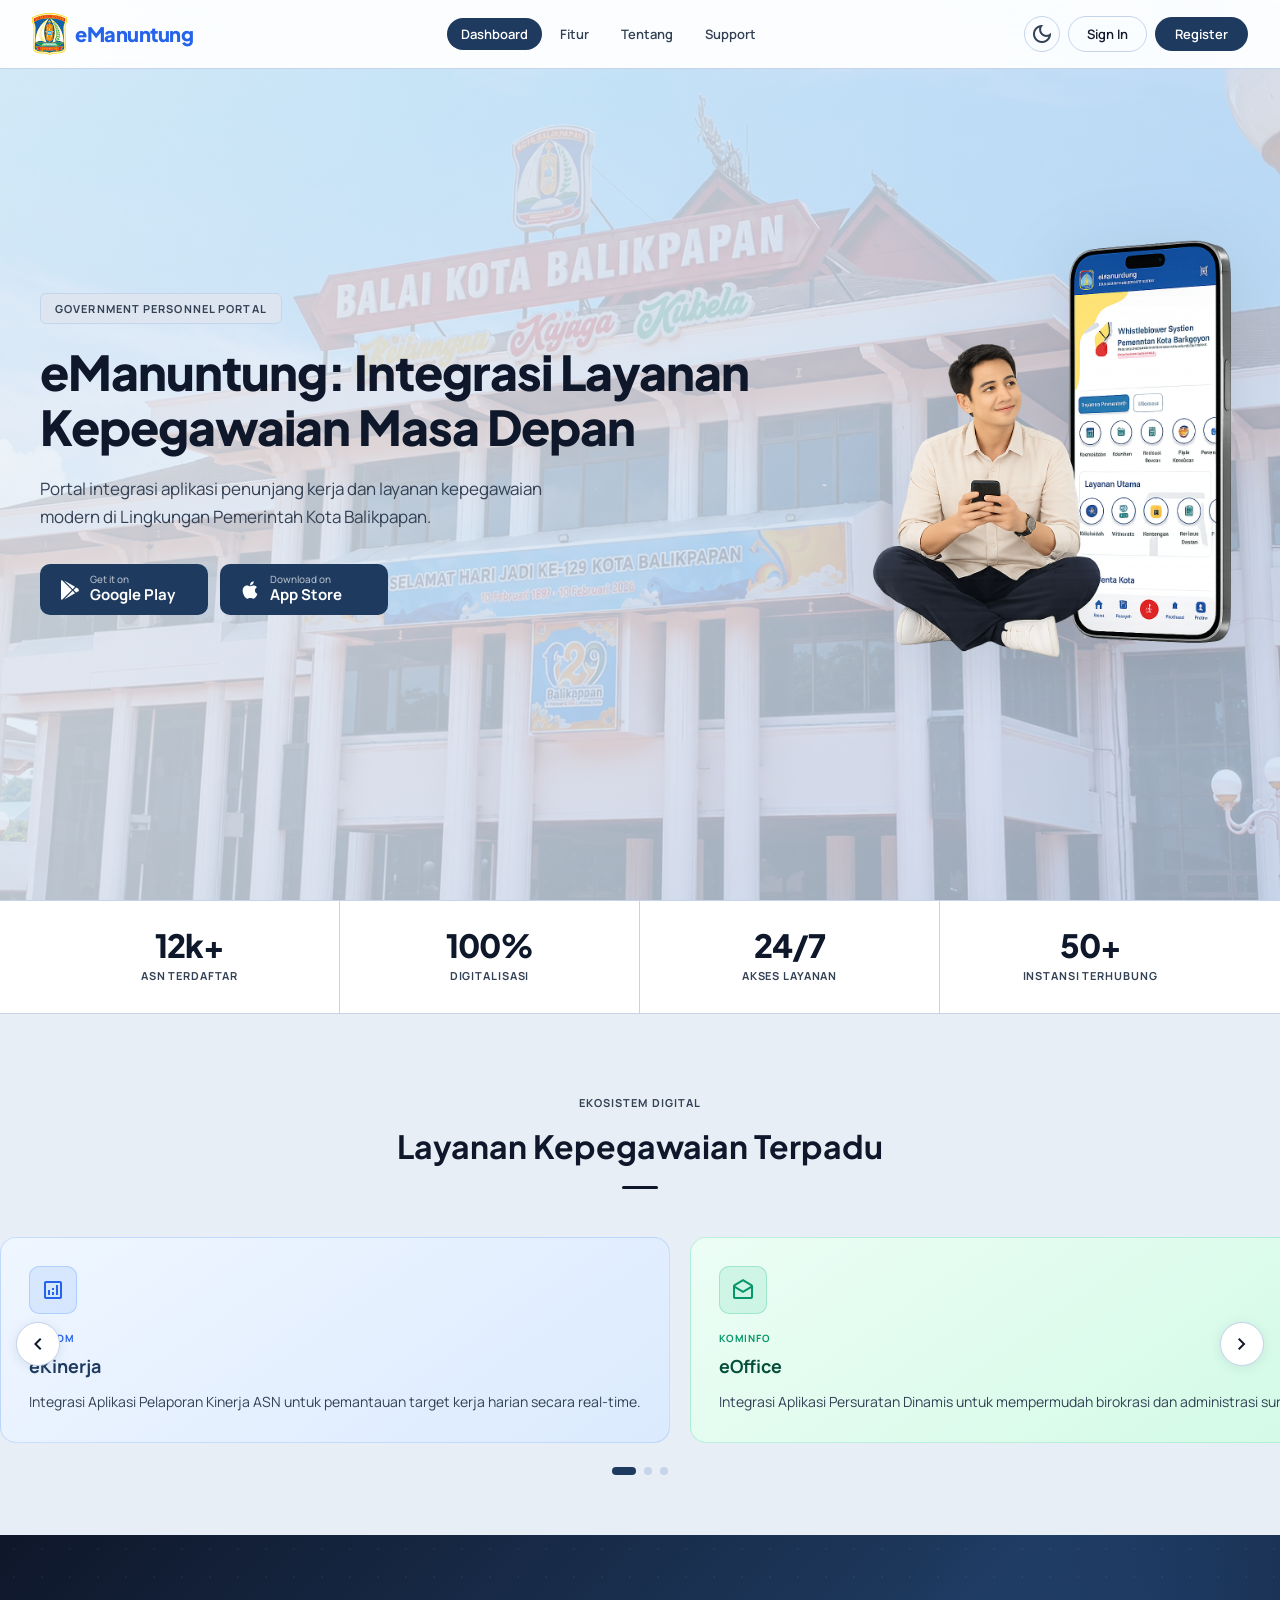
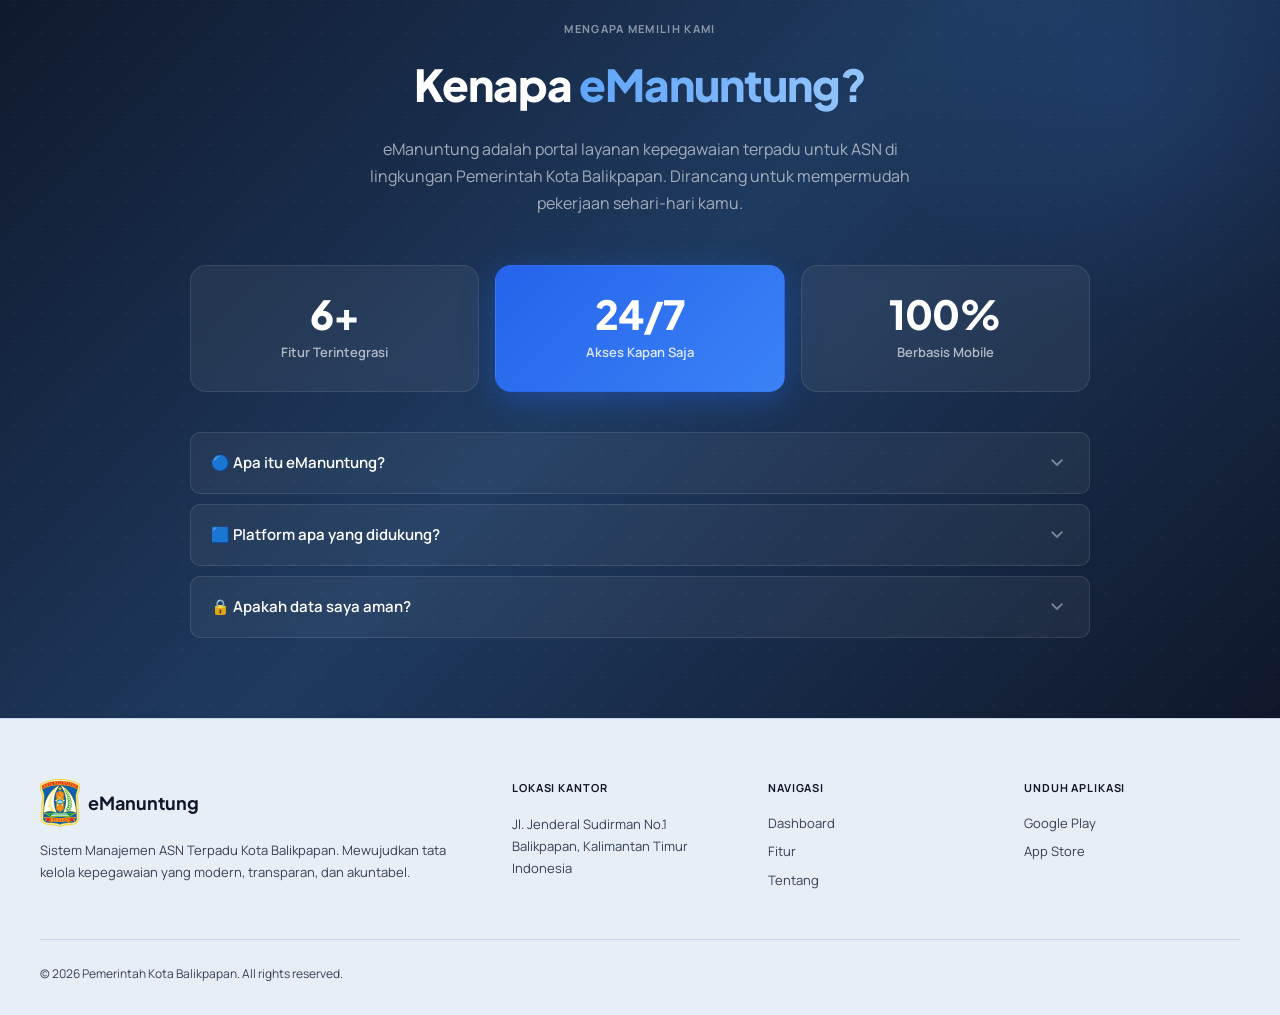
==== commit c536e4d3: "updt" ====
--- a/tes 2/new landing page/index.html
+++ b/tes 2/new landing page/index.html
@@ -69,7 +69,7 @@
         </div>
       </div>
       <div class="hero-image-wrap">
-        <img src="gambar orang dan hp.png" alt="eManuntung App Preview" class="hero-img" />
+        <img src="p3.png  " alt="eManuntung App Preview" class="hero-img" />
       </div>
     </div>
   </header>
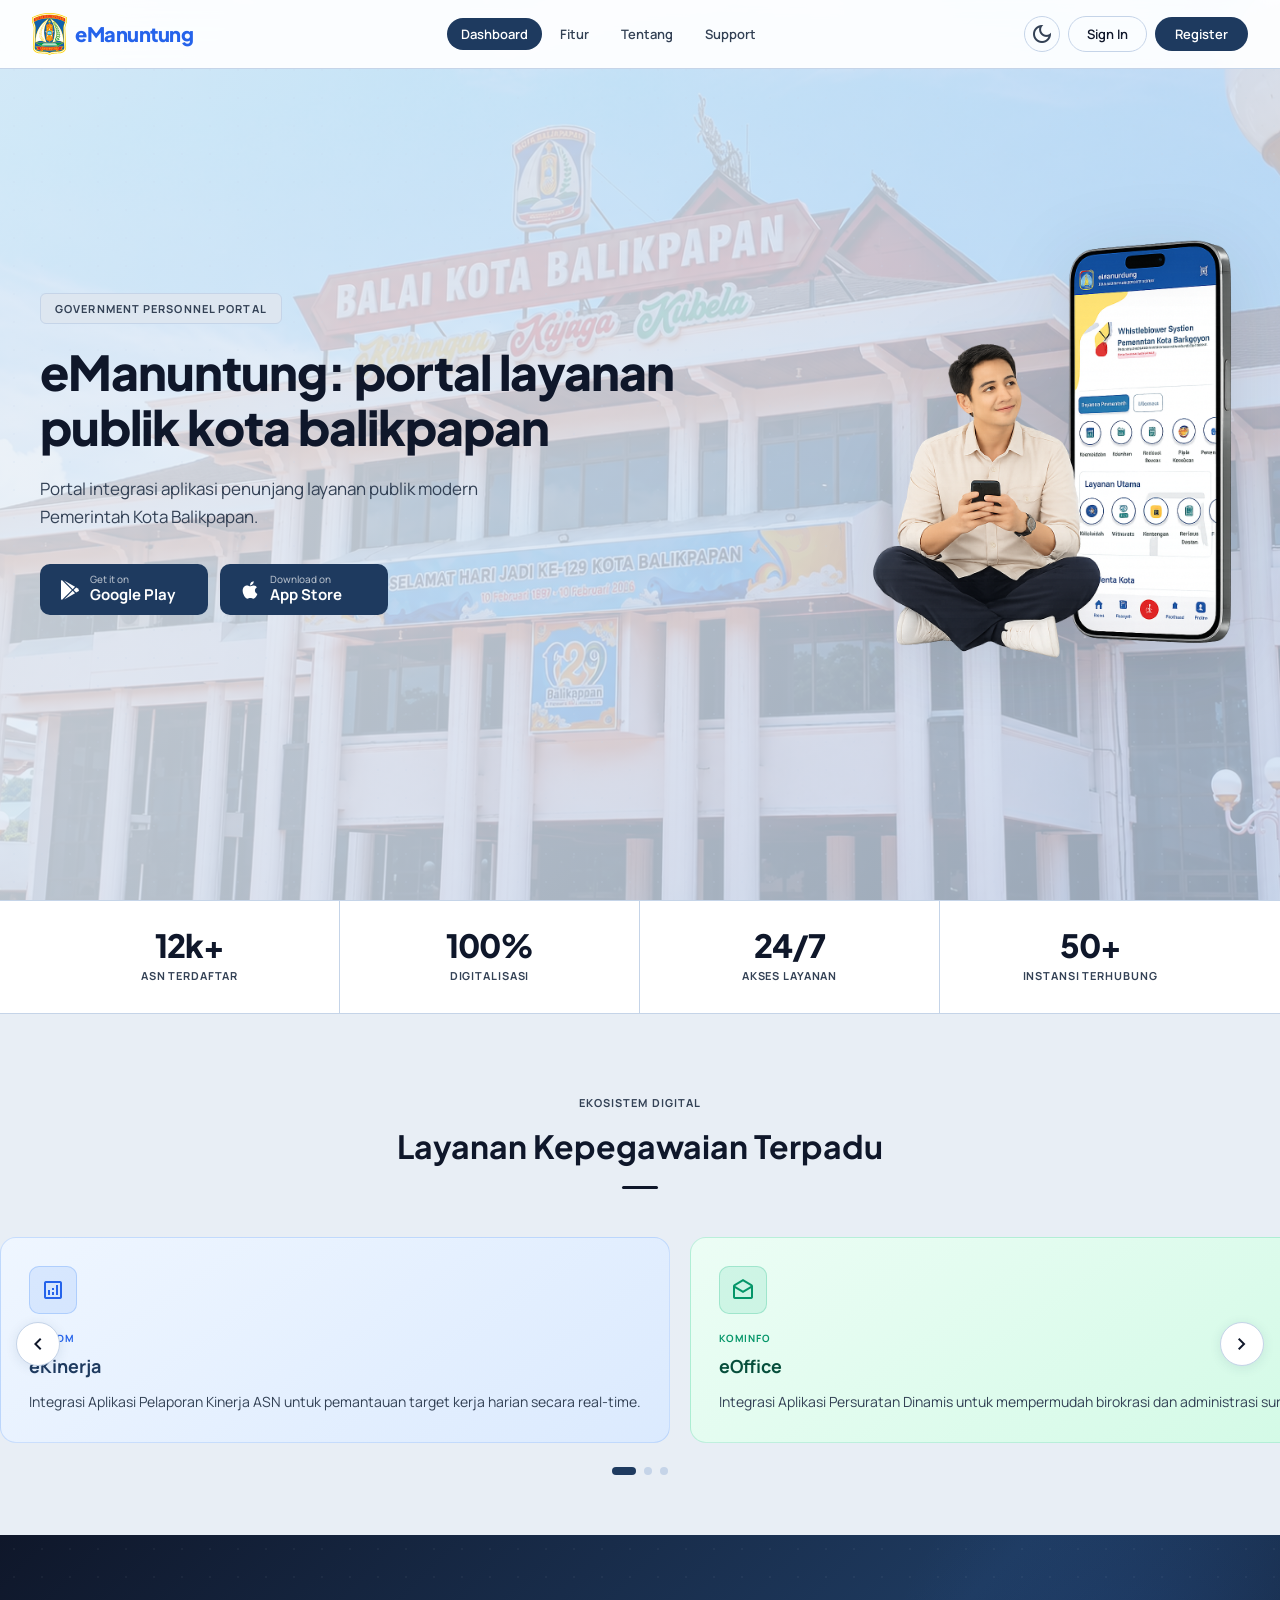
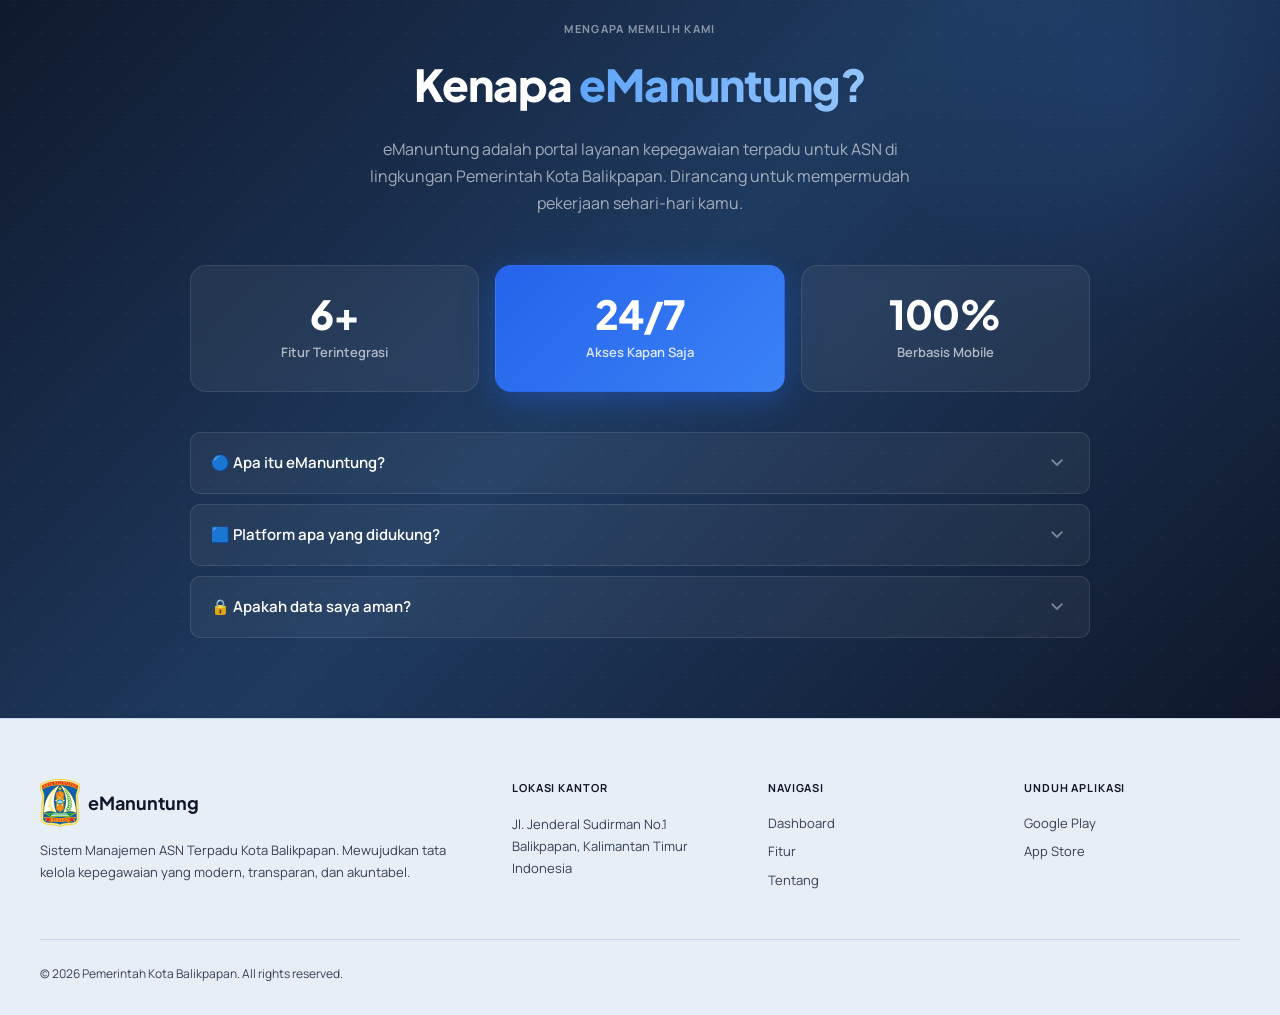
==== commit caf020c5: "update perubahan tampilan" ====
--- a/tes 2/new landing page/index.html
+++ b/tes 2/new landing page/index.html
@@ -44,8 +44,8 @@
     <div class="hero-container">
       <div class="hero-content">
         <div class="hero-badge">Government Personnel Portal</div>
-        <h1 class="hero-title">eManuntung: Integrasi Layanan Kepegawaian Masa Depan</h1>
-        <p class="hero-desc">Portal integrasi aplikasi penunjang kerja dan layanan kepegawaian modern di Lingkungan Pemerintah Kota Balikpapan.</p>
+        <h1 class="hero-title">eManuntung: portal layanan publik kota balikpapan </h1>
+        <p class="hero-desc">Portal integrasi aplikasi penunjang layanan publik modern Pemerintah Kota Balikpapan.</p>
         <div class="hero-ctas">
           <a href="https://play.google.com/store/apps/details?id=com.emanuntung.balikpapan&hl=id" target="_blank" rel="noopener noreferrer" class="cta-store">
             <svg viewBox="0 0 512 512" width="20" height="20"><path d="M325.3 234.3L104.6 13l280.8 161.2-60.1 60.1zM47 0C34 6.8 25.3 19.2 25.3 35.3v441.3c0 16.1 8.7 28.5 21.7 35.3l256.6-256L47 0zm425.2 225.6l-58.9-34.1-65.7 64.5 65.7 64.5 60.1-34.1c18-10.3 18-28.5-1.2-40.8zM325.3 277.7l60.1 60.1L104.6 499l220.7-221.3z" fill="currentColor"/></svg>
--- a/tes 2/new landing page/style.css
+++ b/tes 2/new landing page/style.css
@@ -2446,3 +2446,73 @@
   opacity: 0.25;
 }
 
+/* hide gambar di mobile */
+
+@media (max-width: 768px) {
+  .hero {
+    padding: 100px 20px 48px;
+    min-height: auto;
+    display: flex;
+    align-items: flex-start;
+  }
+
+  .hero-container {
+    display: flex;
+    flex-direction: column;
+    gap: 20px;
+    align-items: flex-start;
+  }
+
+  .hero-content {
+    width: 100%;
+    text-align: left;
+    order: 1;
+  }
+
+  .hero-image-wrap {
+    display: none;
+  }
+
+  .hero-ctas {
+    flex-direction: column;
+    align-items: stretch;
+    gap: 10px;
+  }
+
+  .cta-store {
+    width: 100%;
+    min-width: unset;
+    justify-content: center;
+  }
+
+  .cta-learn {
+    justify-content: flex-start;
+    padding: 10px 0;
+  }
+}
+
+/*perbaiki card di mobile*/
+
+@media (max-width: 768px) {
+  .slider-wrapper {
+    padding: 0;
+  }
+
+  .slider-btn {
+    display: none;
+  }
+
+  .cards-track {
+    padding: 8px 20px 16px;
+    gap: 14px;
+  }
+
+  .feature-card {
+    min-width: 85vw;
+    max-width: 85vw;
+  }
+
+  .slider-dots {
+    margin-top: 12px;
+  }
+} 
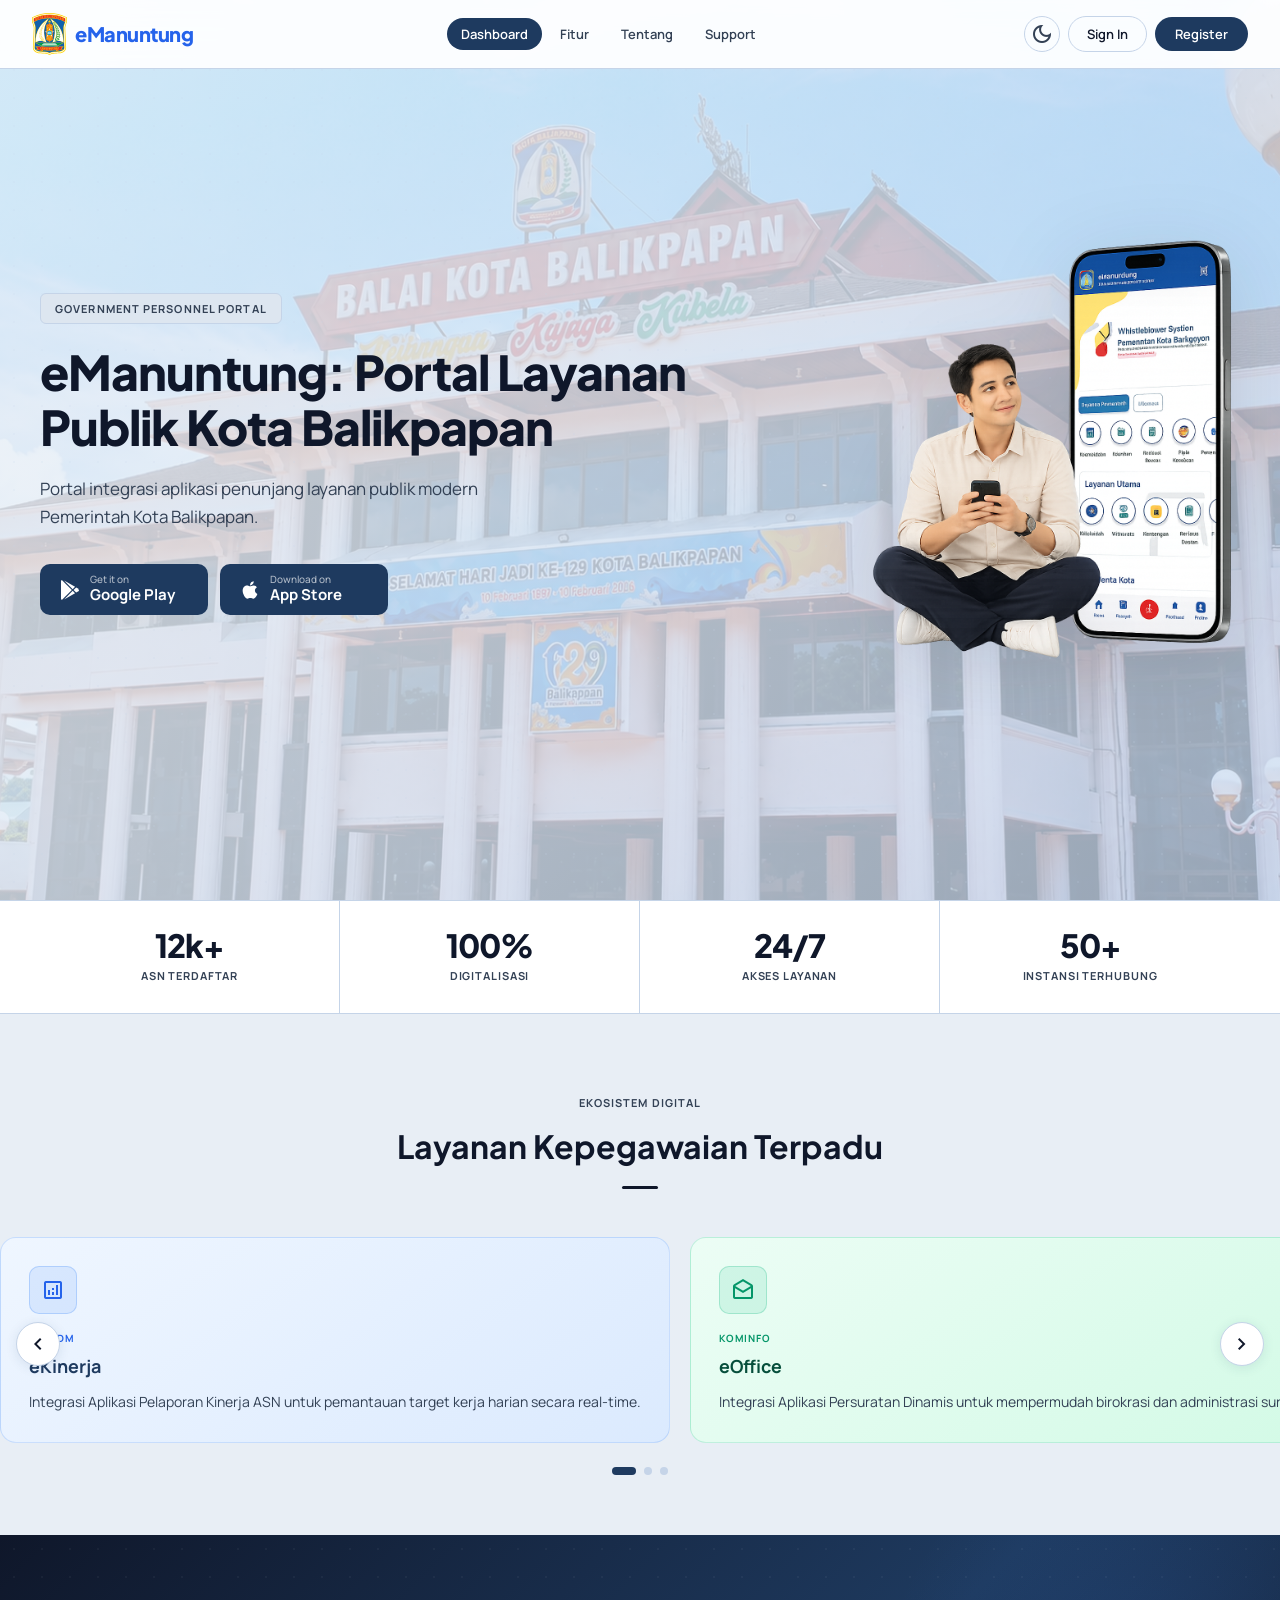
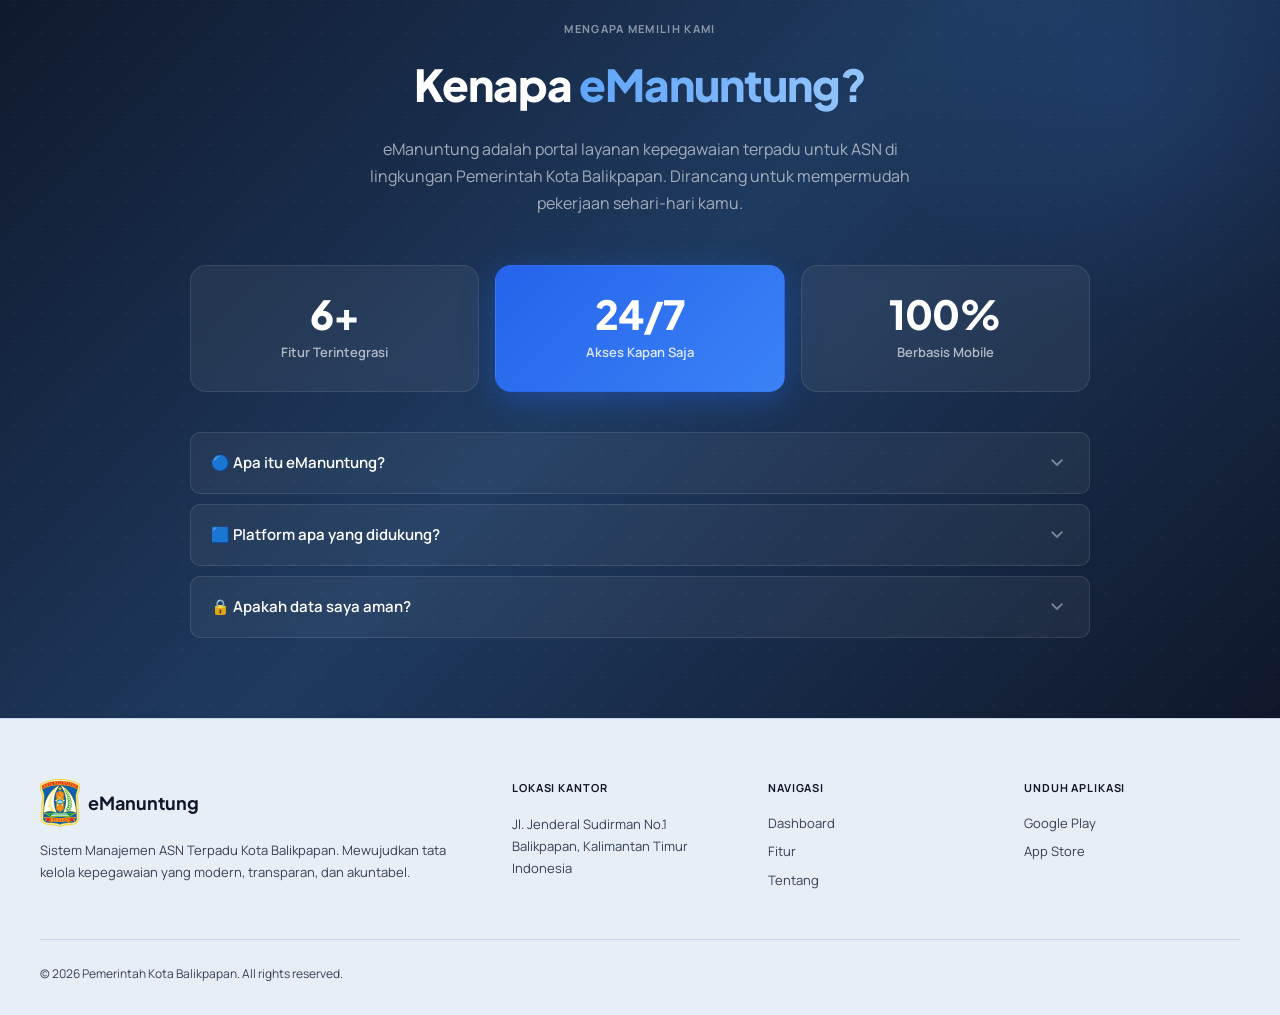
==== commit 8fba6909: "update tampilan teks" ====
--- a/tes 2/new landing page/index.html
+++ b/tes 2/new landing page/index.html
@@ -44,7 +44,7 @@
     <div class="hero-container">
       <div class="hero-content">
         <div class="hero-badge">Government Personnel Portal</div>
-        <h1 class="hero-title">eManuntung: portal layanan publik kota balikpapan </h1>
+        <h1 class="hero-title">eManuntung: Portal Layanan Publik Kota Balikpapan </h1>
         <p class="hero-desc">Portal integrasi aplikasi penunjang layanan publik modern Pemerintah Kota Balikpapan.</p>
         <div class="hero-ctas">
           <a href="https://play.google.com/store/apps/details?id=com.emanuntung.balikpapan&hl=id" target="_blank" rel="noopener noreferrer" class="cta-store">
